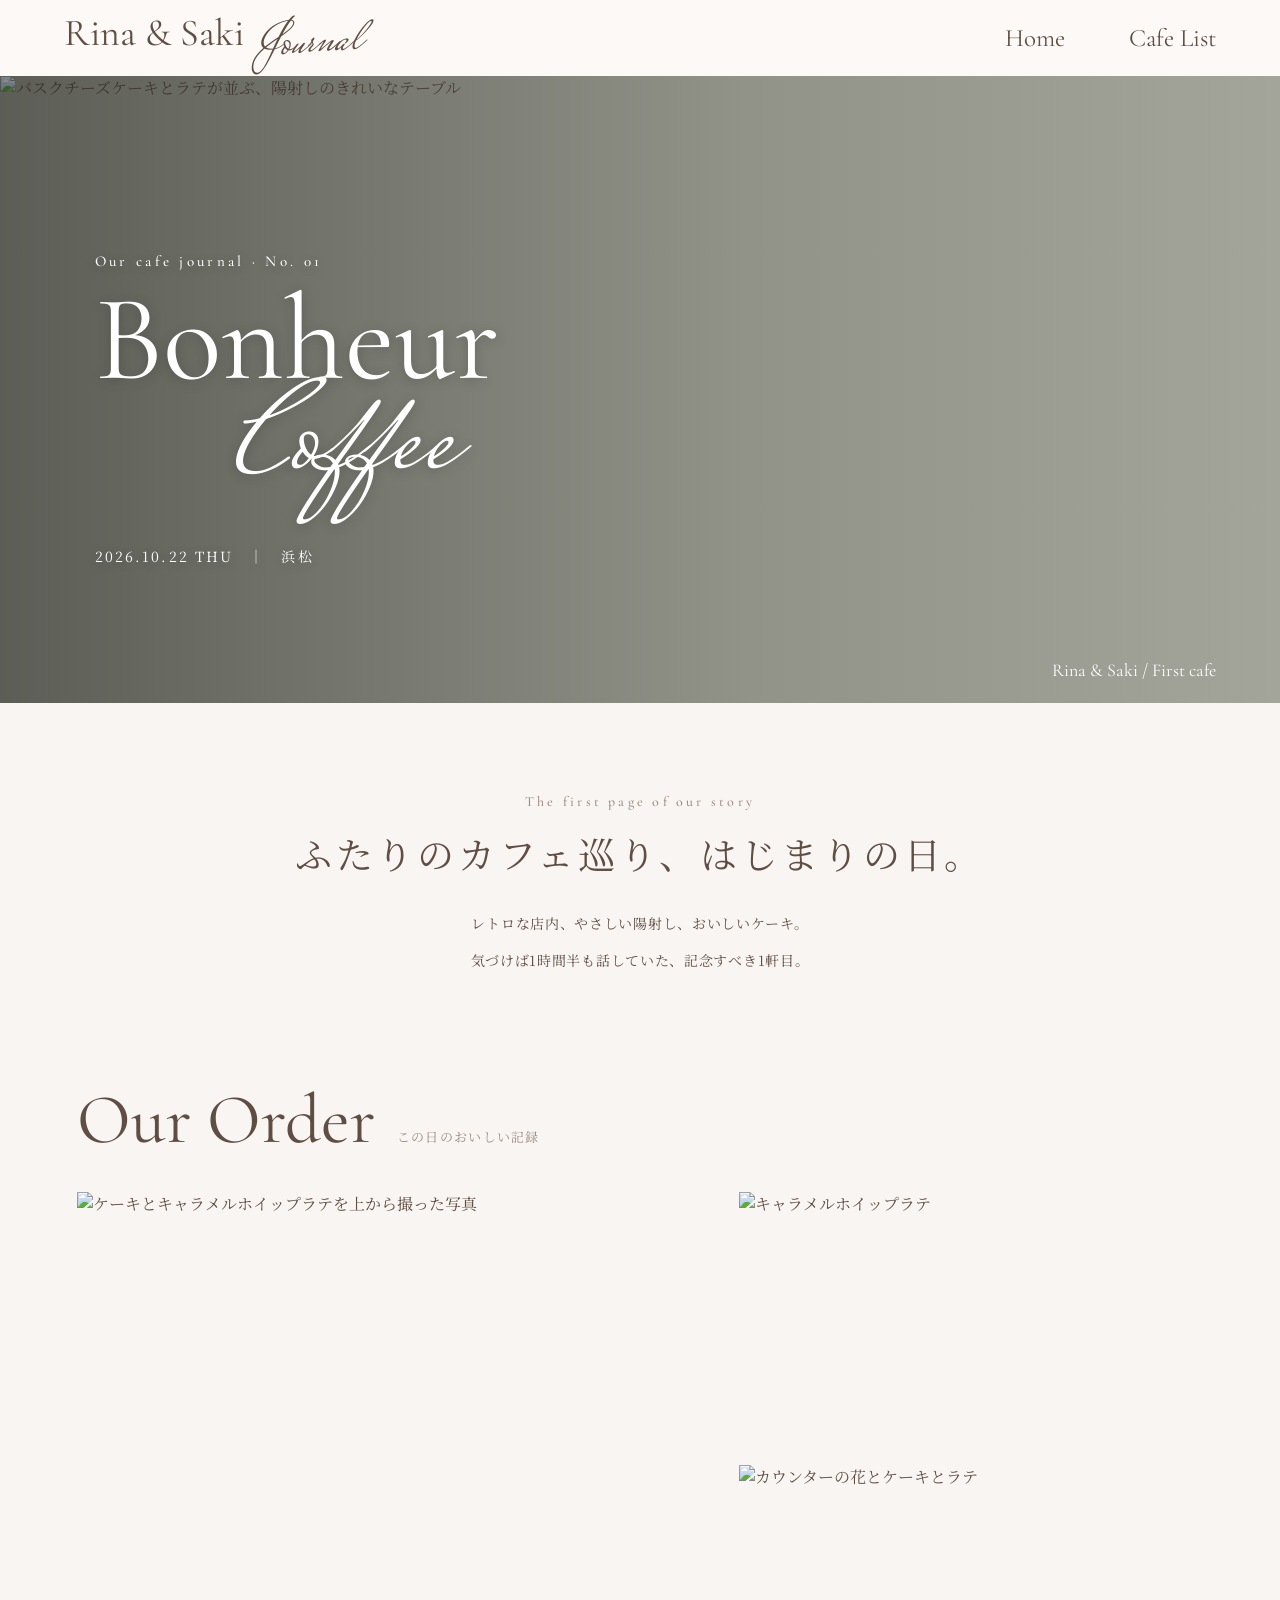
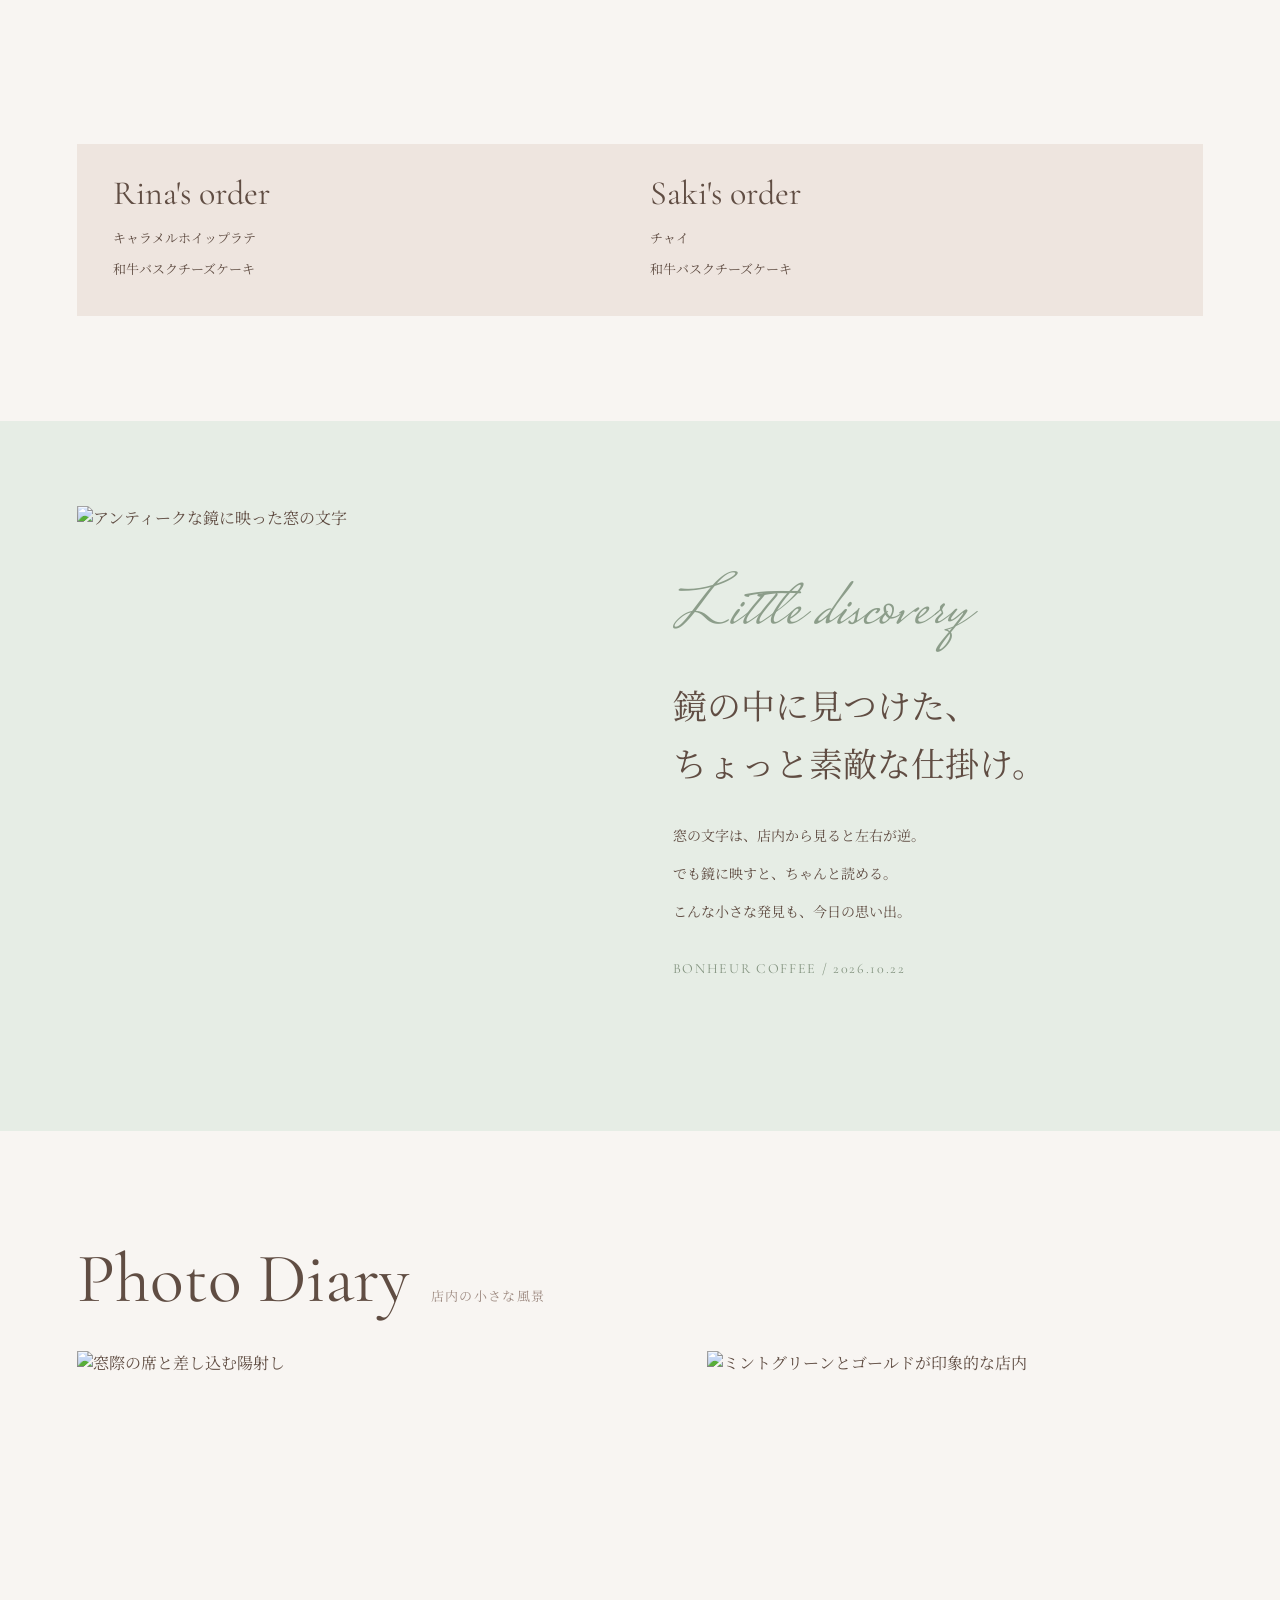
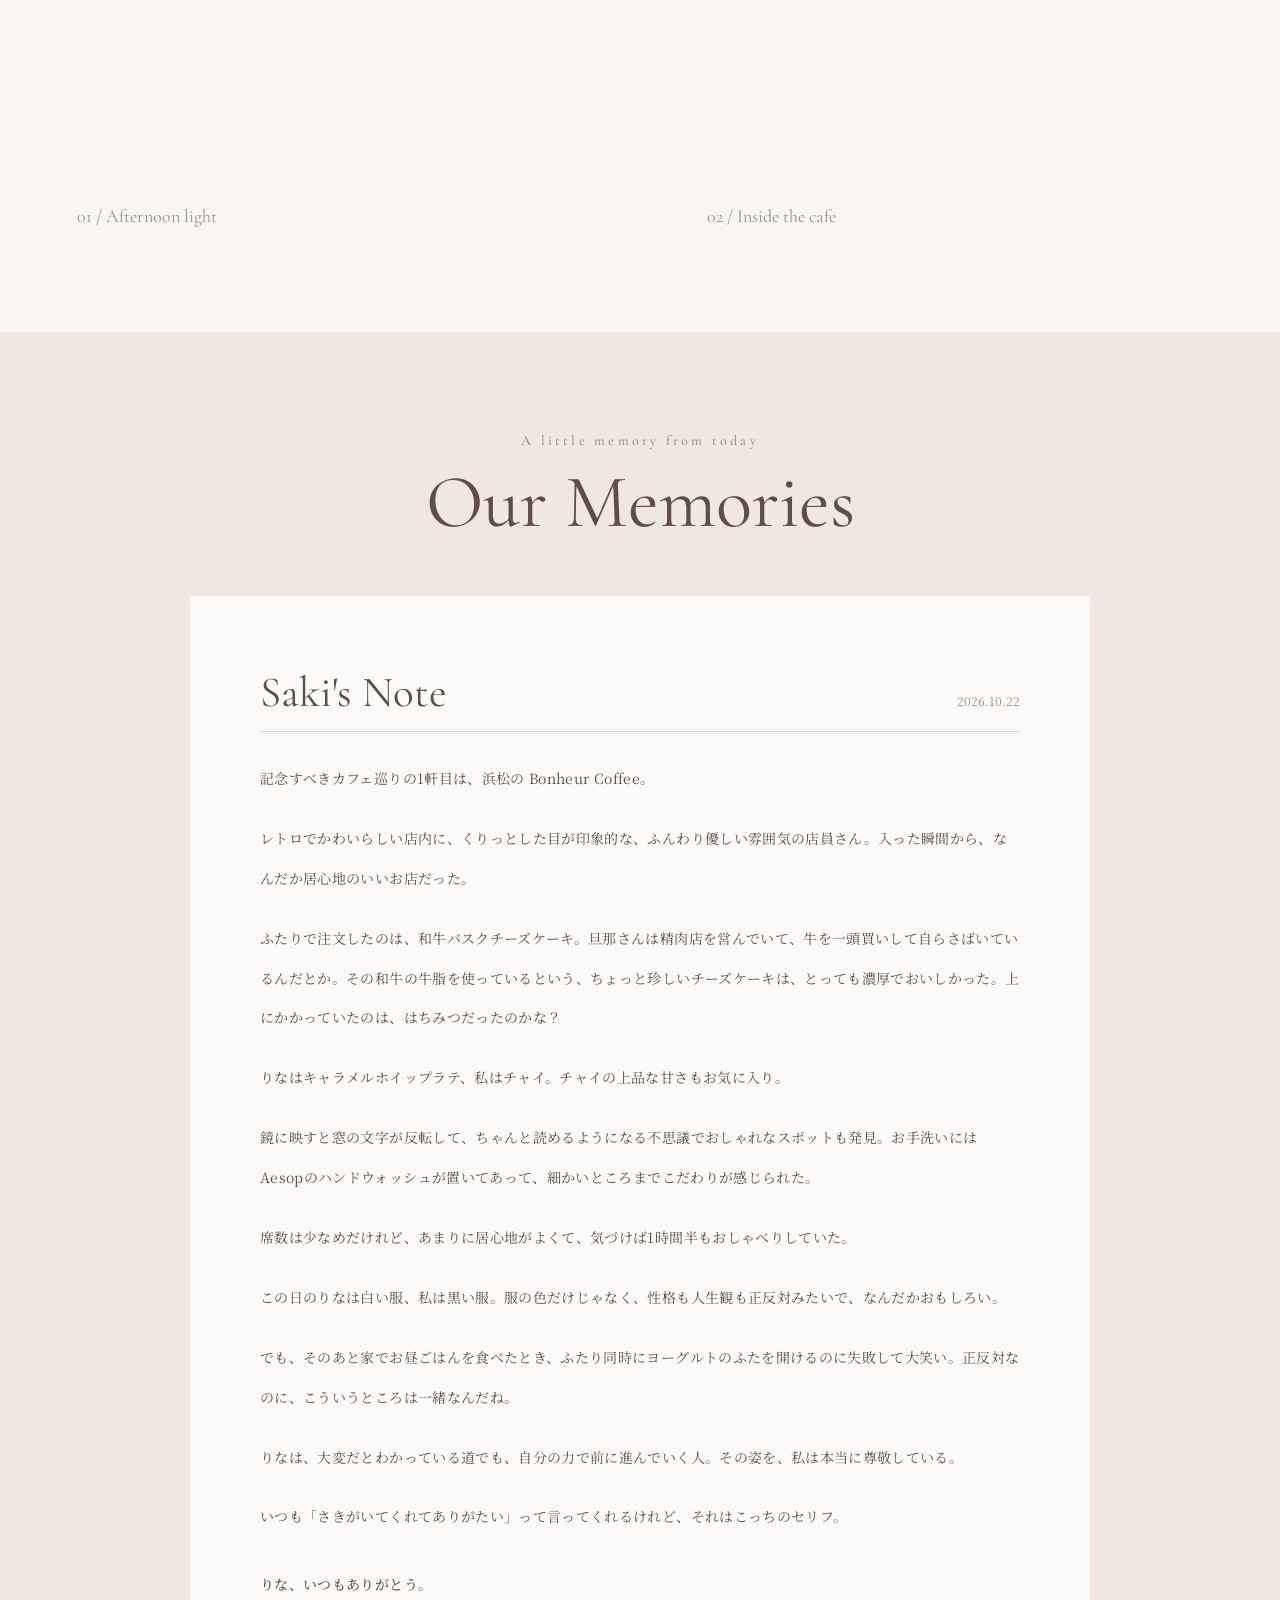
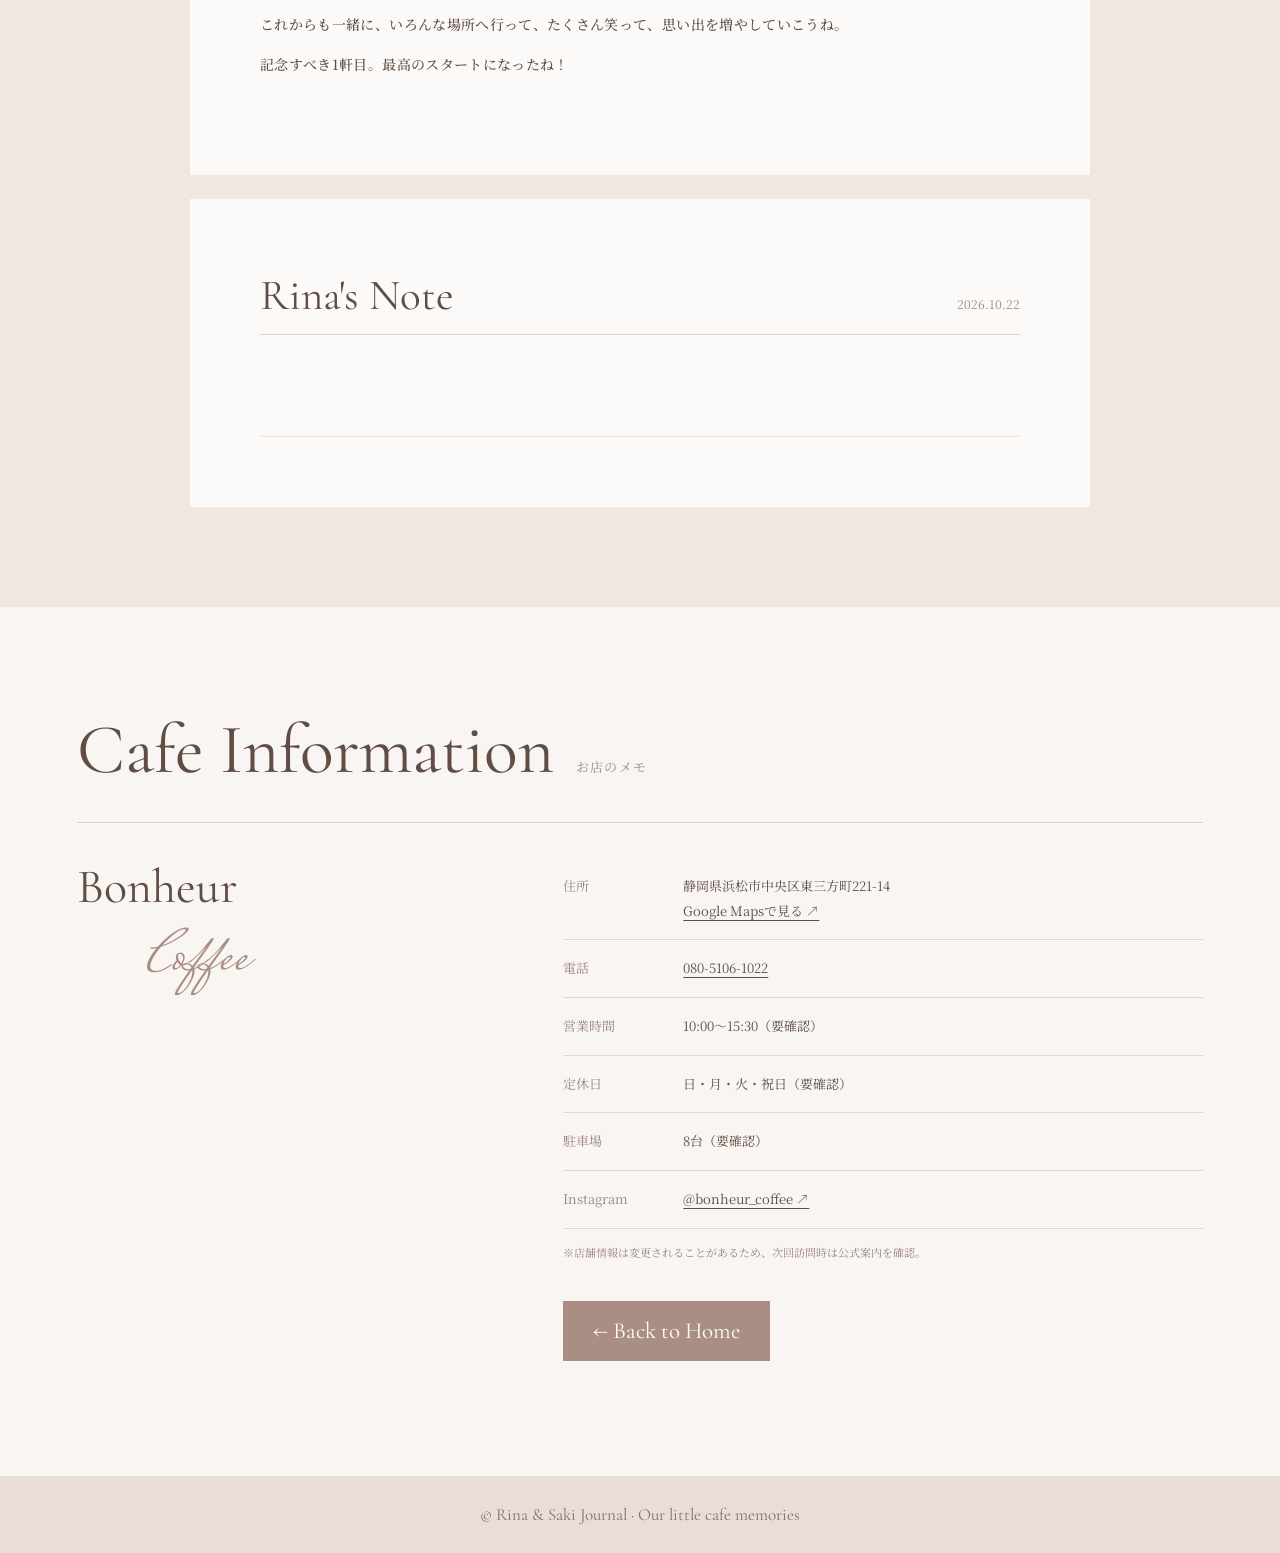
==== bonheur.html @ 5a0b5e22 "Add files via upload" ====
<!DOCTYPE html><html lang="ja"><head><meta charset="UTF-8"><meta name="viewport" content="width=device-width, initial-scale=1"><title>Bonheur Coffee | Rina &amp; Saki Journal</title><meta name="theme-color" content="#f8f5f2"><style>
@import url('https://fonts.googleapis.com/css2?family=Cormorant+Garamond:wght@400;500&family=Mrs+Saint+Delafield&family=Noto+Serif+JP:wght@400;500&display=swap');
:root{--paper:#f8f5f2;--brown:#604d43;--rose:#aa8e83;--serif:'Cormorant Garamond',Georgia,serif;--script:'Mrs Saint Delafield',cursive;--jp:'Noto Serif JP','Yu Mincho',serif}*{box-sizing:border-box}html{scroll-behavior:smooth}body{margin:0;background:var(--paper);color:var(--brown);font-family:var(--jp);-webkit-font-smoothing:antialiased}a{color:inherit;text-decoration:none}img{display:block;width:100%;height:100%;object-fit:cover}figure{margin:0}.header{height:76px;background:#fcf9f7}.header-in{width:90%;max-width:1400px;margin:auto;height:100%;display:flex;justify-content:space-between;align-items:center}.logo{display:flex;align-items:baseline;white-space:nowrap}.logo .roman{font:400 clamp(26px,3vw,38px) var(--serif)}.logo .script{font:400 clamp(33px,3.8vw,49px) var(--script);margin-left:8px;transform:translateY(7px) rotate(-4deg)}nav{display:flex;gap:clamp(24px,5vw,65px)}nav a{font:400 clamp(19px,2vw,25px) var(--serif)}nav a:hover{text-decoration:underline;text-underline-offset:7px}
.hero{height:clamp(490px,49vw,680px);position:relative;overflow:hidden;background:#a3a59a}.hero img{position:absolute;inset:0;object-position:center 57%}.hero:after{content:'';position:absolute;inset:0;background:linear-gradient(90deg,rgba(23,25,21,.51),rgba(23,25,21,.13) 58%,transparent)}.hero-text{position:absolute;z-index:1;top:28%;left:7.4%;color:#fff;text-shadow:0 2px 12px #302a2550}.smallcaps{font:500 15px var(--serif);letter-spacing:.22em}.hero h1{margin:20px 0 0;font:400 clamp(74px,9.5vw,140px)/.83 var(--serif)}.hero h1 span{display:block}.hero h1 .hand{margin-left:1.1em;font:400 clamp(78px,10vw,145px)/.9 var(--script)}.hero-date{font-size:14px;letter-spacing:.15em;margin-top:40px}.hero-count{position:absolute;right:5%;bottom:22px;z-index:1;color:white;font:18px var(--serif)}
.intro{text-align:center;padding:90px 20px 85px}.eyebrow{font:500 14px var(--serif);letter-spacing:.23em;color:#a18a80}.intro h2{font-size:clamp(25px,3vw,37px);font-weight:400;letter-spacing:.1em;margin:16px 0 25px}.intro p{font-size:14px;line-height:2.6;letter-spacing:.05em}.section{width:min(1160px,88%);margin:auto}.heading{display:flex;align-items:baseline;gap:22px;margin-bottom:30px}.heading .en{font:400 clamp(48px,5.5vw,70px) var(--serif)}.heading .ja{font-size:13px;color:#9e8b82;letter-spacing:.1em}.orders{padding-bottom:105px}.order-grid{display:grid;grid-template-columns:1.16fr .84fr;gap:22px}.order-grid .large{height:525px}.order-grid .small-grid{display:grid;grid-template-rows:1fr 1fr;gap:22px}.order-grid .small-grid figure{height:251px}.order-names{display:grid;grid-template-columns:1fr 1fr;gap:20px;background:#eee5df;padding:29px 36px;margin-top:27px}.order-names h3{font:400 34px var(--serif);margin:0 0 11px}.order-names p{font-size:13px;line-height:2;margin:5px 0}
.mirror{background:#e6ede5;padding:85px max(6%,calc((100vw - 1240px)/2))}.mirror-in{display:grid;grid-template-columns:1fr 1fr;align-items:center;gap:65px}.mirror-photo{height:540px}.mirror-photo img{object-position:center}.mirror .hand{font:400 70px var(--script);color:#8c9d8a}.mirror h2{font-size:clamp(23px,3vw,34px);font-weight:400;line-height:1.7;margin:10px 0 25px}.mirror p{font-size:14px;line-height:2.7}.mirror .tiny{font:14px var(--serif);letter-spacing:.12em;color:#849480;margin-top:30px}.gallery{padding:105px 0}.gallery-grid{display:grid;grid-template-columns:1.1fr .9fr;gap:23px}.gallery figure img{height:440px}.gallery figcaption{font:18px var(--serif);color:#a18a80;padding-top:14px}
.notes{background:#f0e7e1;padding:100px 20px}.notes-in{max-width:900px;margin:auto}.notes-title{text-align:center;margin-bottom:48px}.notes-title h2{font:400 clamp(52px,6vw,75px) var(--serif);margin:8px 0}.note{background:#fcfaf8;padding:clamp(30px,6vw,70px)}.note+.note{margin-top:24px}.note-head{display:flex;justify-content:space-between;align-items:baseline;border-bottom:1px solid #e1d6cf;margin-bottom:27px;padding-bottom:13px}.note-head h3{font:400 43px var(--serif);margin:0}.note-head span{font-size:12px;color:#a08a7f}.note p{font-size:14px;line-height:2.85;letter-spacing:.025em;margin:0 0 20px}.note .last{margin-top:28px;font-weight:500}.blank{height:75px;border-bottom:1px solid #eee4de}
.info{padding:100px 0 115px}.info-grid{display:grid;grid-template-columns:.8fr 1.2fr;gap:60px;border-top:1px solid #ddd0c7;padding-top:35px}.info-name{font:400 48px var(--serif)}.info-name .hand{display:block;font:400 59px var(--script);color:var(--rose);margin-left:70px}.info dl{margin:0}.info dl div{display:grid;grid-template-columns:100px 1fr;gap:20px;border-bottom:1px solid #e1d7d0;padding:16px 0;font-size:13px;line-height:1.9}.info dt{color:#9b8479}.info dd{margin:0}.info dd a{text-decoration:underline;text-underline-offset:4px}.info small{display:block;margin-top:14px;color:#9b8479;font-size:11px;line-height:1.8}.back{display:inline-block;margin-top:38px;padding:16px 30px;background:var(--rose);color:#fff;font:23px var(--serif)}footer{text-align:center;padding:28px;background:#e8ded7;color:#846e63;font:17px var(--serif)}
@media(max-width:800px){.mirror-in{gap:25px}.mirror-photo{height:420px}.mirror{padding:60px 5%}.order-grid .large{height:420px}.order-grid .small-grid figure{height:199px}.info-grid{gap:25px}}
@media(max-width:620px){.header{height:64px}.header-in{width:92%}.logo .roman{font-size:23px}.logo .script{font-size:31px;margin-left:4px}nav{gap:15px}nav a{font-size:17px}.hero{height:500px}.hero img{object-position:57% center}.hero:after{background:linear-gradient(180deg,rgba(25,25,22,.46),transparent 80%)}.hero-text{top:14%;left:7%}.smallcaps{font-size:12px}.hero h1{font-size:clamp(63px,15vw,88px)}.hero h1 .hand{font-size:clamp(75px,18vw,104px);margin-left:.7em}.hero-date{font-size:12px;margin-top:28px}.hero-count{font-size:15px}.intro{padding:66px 22px}.intro h2{font-size:24px}.intro p{font-size:12px}.section{width:90%}.heading{gap:12px;flex-wrap:wrap;margin-bottom:23px}.heading .en{font-size:48px}.heading .ja{font-size:11px}.orders{padding-bottom:65px}.order-grid{grid-template-columns:1fr;gap:12px}.order-grid .large{height:300px}.order-grid .small-grid{grid-template-columns:1fr 1fr;grid-template-rows:1fr;gap:12px}.order-grid .small-grid figure{height:190px}.order-names{padding:20px;gap:14px;margin-top:18px}.order-names h3{font-size:27px}.order-names p{font-size:11px}.mirror{padding:60px 5%}.mirror-in{grid-template-columns:1fr;gap:30px}.mirror-photo{height:360px}.mirror .hand{font-size:60px}.mirror h2{font-size:24px}.mirror p{font-size:12px}.gallery{padding:70px 0}.gallery-grid{grid-template-columns:1fr;gap:23px}.gallery figure img{height:285px}.notes{padding:70px 5%}.notes-title{margin-bottom:28px}.note p{font-size:12px;line-height:2.65}.note-head h3{font-size:36px}.note-head span{font-size:11px}.info{padding:75px 0}.info-grid{grid-template-columns:1fr;gap:28px}.info-name{font-size:42px}.info dl div{grid-template-columns:76px 1fr;gap:12px;font-size:11px}footer{font-size:14px}}
@media(max-width:380px){.logo .roman{font-size:20px}.logo .script{font-size:27px}nav{gap:10px}nav a{font-size:15px}}
</style></head><body>
<header class="header"><div class="header-in"><a href="index.html" class="logo" aria-label="トップページへ"><span class="roman">Rina &amp; Saki</span><span class="script">Journal</span></a><nav aria-label="メインメニュー"><a href="index.html">Home</a><a href="list.html">Cafe List</a></nav></div></header>
<main>
<section class="hero" aria-labelledby="title"><img src="pict/bonheur/bonheur05.jpg" alt="バスクチーズケーキとラテが並ぶ、陽射しのきれいなテーブル"><div class="hero-text"><div class="smallcaps">Our cafe journal · No. 01</div><h1 id="title"><span>Bonheur</span><span class="hand">Coffee</span></h1><div class="hero-date">2026.10.22 THU　｜　浜松</div></div><div class="hero-count">Rina &amp; Saki / First cafe</div></section>
<section class="intro"><div class="eyebrow">The first page of our story</div><h2>ふたりのカフェ巡り、はじまりの日。</h2><p>レトロな店内、やさしい陽射し、おいしいケーキ。<br>気づけば1時間半も話していた、記念すべき1軒目。</p></section>
<section class="section orders" aria-labelledby="order-title"><div class="heading"><span class="en" id="order-title">Our Order</span><span class="ja">この日のおいしい記録</span></div><div class="order-grid"><figure class="large"><img src="pict/bonheur/bonheur07.jpg" alt="ケーキとキャラメルホイップラテを上から撮った写真" loading="lazy"></figure><div class="small-grid"><figure><img src="pict/bonheur/bonheur02.jpg" alt="キャラメルホイップラテ" loading="lazy"></figure><figure><img src="pict/bonheur/bonheur03.jpg" alt="カウンターの花とケーキとラテ" loading="lazy"></figure></div></div><div class="order-names"><div><h3>Rina's order</h3><p>キャラメルホイップラテ</p><p>和牛バスクチーズケーキ</p></div><div><h3>Saki's order</h3><p>チャイ</p><p>和牛バスクチーズケーキ</p></div></div></section>
<section class="mirror" aria-labelledby="mirror-title"><div class="mirror-in"><figure class="mirror-photo"><img src="pict/bonheur/bonheur01.jpg" alt="アンティークな鏡に映った窓の文字" loading="lazy"></figure><div><div class="hand">Little discovery</div><h2 id="mirror-title">鏡の中に見つけた、<br>ちょっと素敵な仕掛け。</h2><p>窓の文字は、店内から見ると左右が逆。<br>でも鏡に映すと、ちゃんと読める。<br>こんな小さな発見も、今日の思い出。</p><p class="tiny">BONHEUR COFFEE / 2026.10.22</p></div></div></section>
<section class="section gallery" aria-labelledby="gallery-title"><div class="heading"><span class="en" id="gallery-title">Photo Diary</span><span class="ja">店内の小さな風景</span></div><div class="gallery-grid"><figure><img src="pict/bonheur/bonheur04.jpg" alt="窓際の席と差し込む陽射し" loading="lazy"><figcaption>01 / Afternoon light</figcaption></figure><figure><img src="pict/bonheur/bonheur06.jpg" alt="ミントグリーンとゴールドが印象的な店内" loading="lazy"><figcaption>02 / Inside the cafe</figcaption></figure></div></section>
<section class="notes" aria-labelledby="notes-title"><div class="notes-in"><div class="notes-title"><div class="eyebrow">A little memory from today</div><h2 id="notes-title">Our Memories</h2></div><article class="note"><div class="note-head"><h3>Saki's Note</h3><span>2026.10.22</span></div>
<p>記念すべきカフェ巡りの1軒目は、浜松の Bonheur Coffee。</p>
<p>レトロでかわいらしい店内に、くりっとした目が印象的な、ふんわり優しい雰囲気の店員さん。入った瞬間から、なんだか居心地のいいお店だった。</p>
<p>ふたりで注文したのは、和牛バスクチーズケーキ。旦那さんは精肉店を営んでいて、牛を一頭買いして自らさばいているんだとか。その和牛の牛脂を使っているという、ちょっと珍しいチーズケーキは、とっても濃厚でおいしかった。上にかかっていたのは、はちみつだったのかな？</p>
<p>りなはキャラメルホイップラテ、私はチャイ。チャイの上品な甘さもお気に入り。</p>
<p>鏡に映すと窓の文字が反転して、ちゃんと読めるようになる不思議でおしゃれなスポットも発見。お手洗いにはAesopのハンドウォッシュが置いてあって、細かいところまでこだわりが感じられた。</p>
<p>席数は少なめだけれど、あまりに居心地がよくて、気づけば1時間半もおしゃべりしていた。</p>
<p>この日のりなは白い服、私は黒い服。服の色だけじゃなく、性格も人生観も正反対みたいで、なんだかおもしろい。</p>
<p>でも、そのあと家でお昼ごはんを食べたとき、ふたり同時にヨーグルトのふたを開けるのに失敗して大笑い。正反対なのに、こういうところは一緒なんだね。</p>
<p>りなは、大変だとわかっている道でも、自分の力で前に進んでいく人。その姿を、私は本当に尊敬している。</p>
<p>いつも「さきがいてくれてありがたい」って言ってくれるけれど、それはこっちのセリフ。</p>
<p class="last">りな、いつもありがとう。<br>これからも一緒に、いろんな場所へ行って、たくさん笑って、思い出を増やしていこうね。<br>記念すべき1軒目。最高のスタートになったね！</p>
</article><article class="note"><div class="note-head"><h3>Rina's Note</h3><span>2026.10.22</span></div><div class="blank" aria-label="記入欄"></div></article></div></section>
<section class="section info" aria-labelledby="info-title"><div class="heading"><span class="en" id="info-title">Cafe Information</span><span class="ja">お店のメモ</span></div><div class="info-grid"><div class="info-name">Bonheur<span class="hand">Coffee</span></div><div><dl><div><dt>住所</dt><dd>静岡県浜松市中央区東三方町221-14<br><a href="https://www.google.com/maps/search/?api=1&amp;query=%E6%B5%9C%E6%9D%BE%E5%B8%82%E4%B8%AD%E5%A4%AE%E5%8C%BA%E6%9D%B1%E4%B8%89%E6%96%B9%E7%94%BA221-14" target="_blank" rel="noopener noreferrer">Google Mapsで見る ↗</a></dd></div><div><dt>電話</dt><dd><a href="tel:08051061022">080-5106-1022</a></dd></div><div><dt>営業時間</dt><dd>10:00〜15:30（要確認）</dd></div><div><dt>定休日</dt><dd>日・月・火・祝日（要確認）</dd></div><div><dt>駐車場</dt><dd>8台（要確認）</dd></div><div><dt>Instagram</dt><dd><a href="https://www.instagram.com/bonheur_coffee/" target="_blank" rel="noopener noreferrer">@bonheur_coffee ↗</a></dd></div></dl><small>※店舗情報は変更されることがあるため、次回訪問時は公式案内を確認。</small><a class="back" href="index.html">← Back to Home</a></div></div></section>
</main><footer>© Rina &amp; Saki Journal · Our little cafe memories</footer>
</body></html>
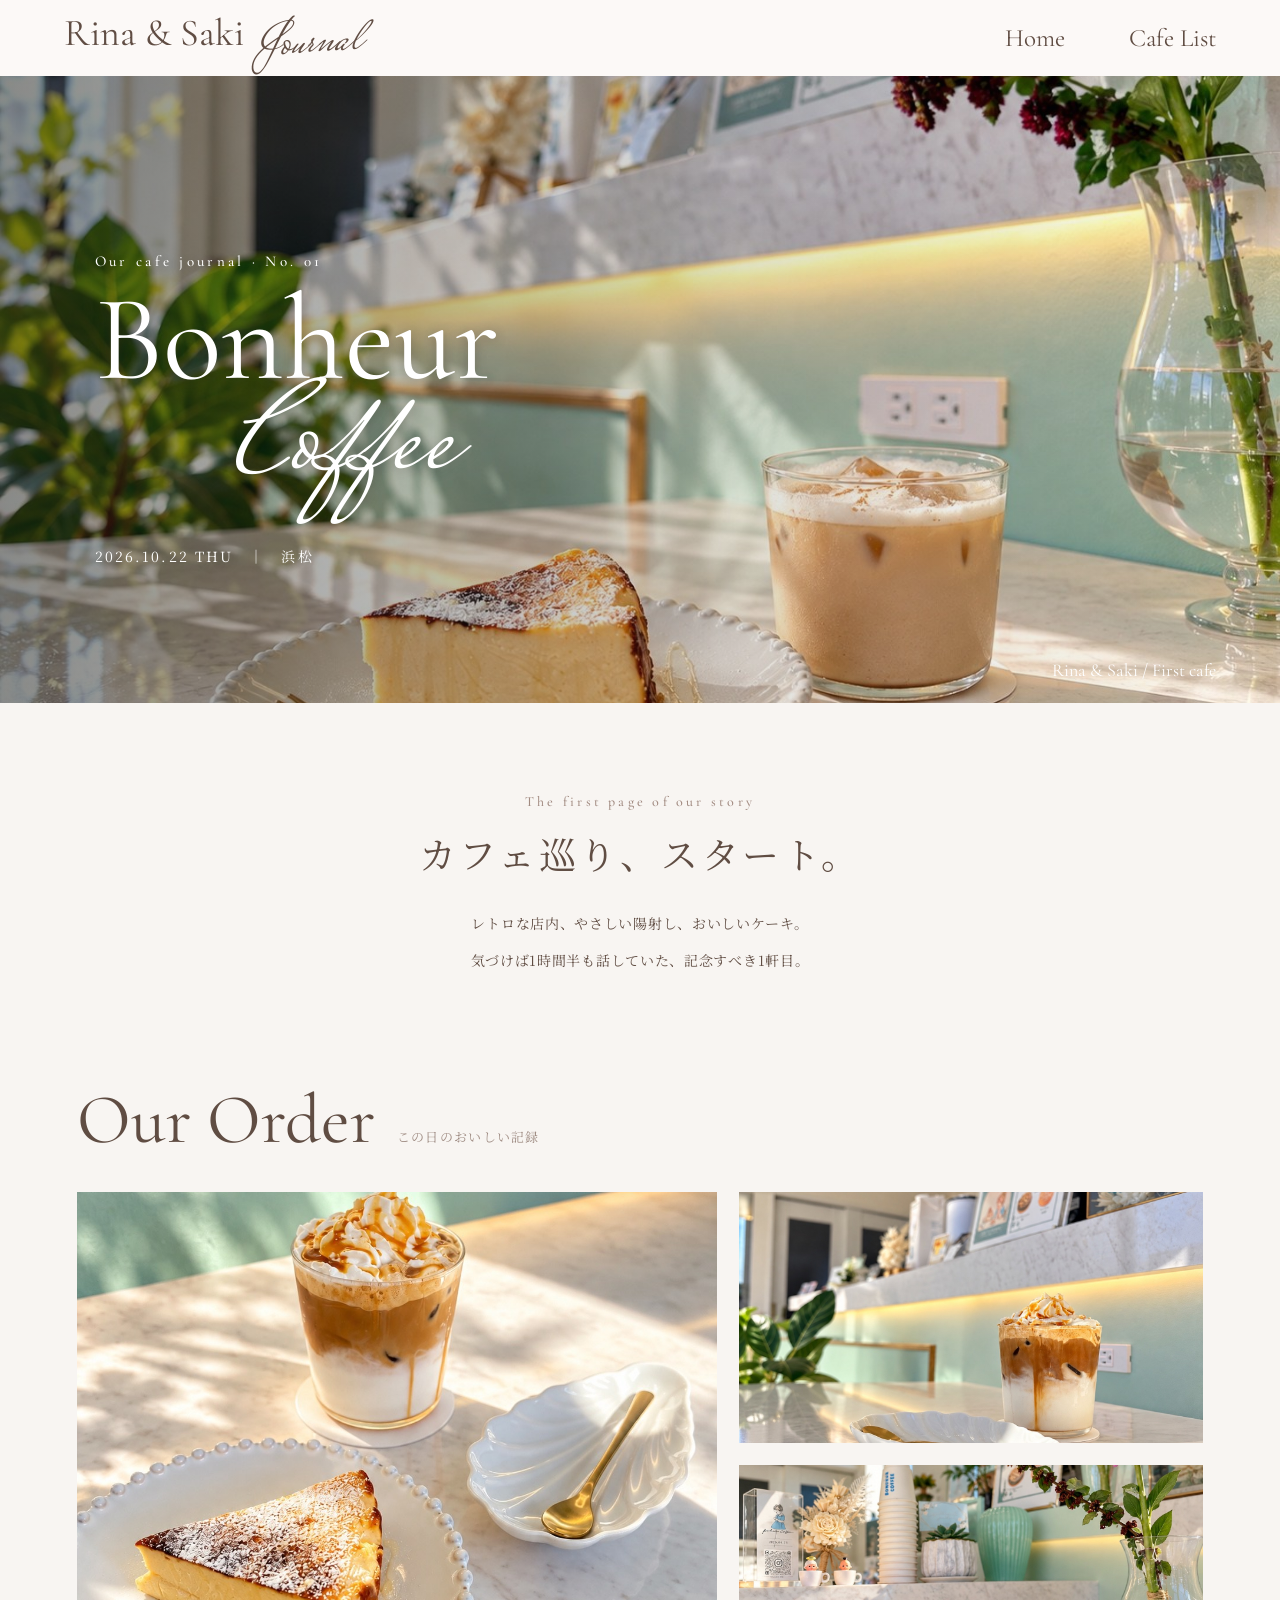
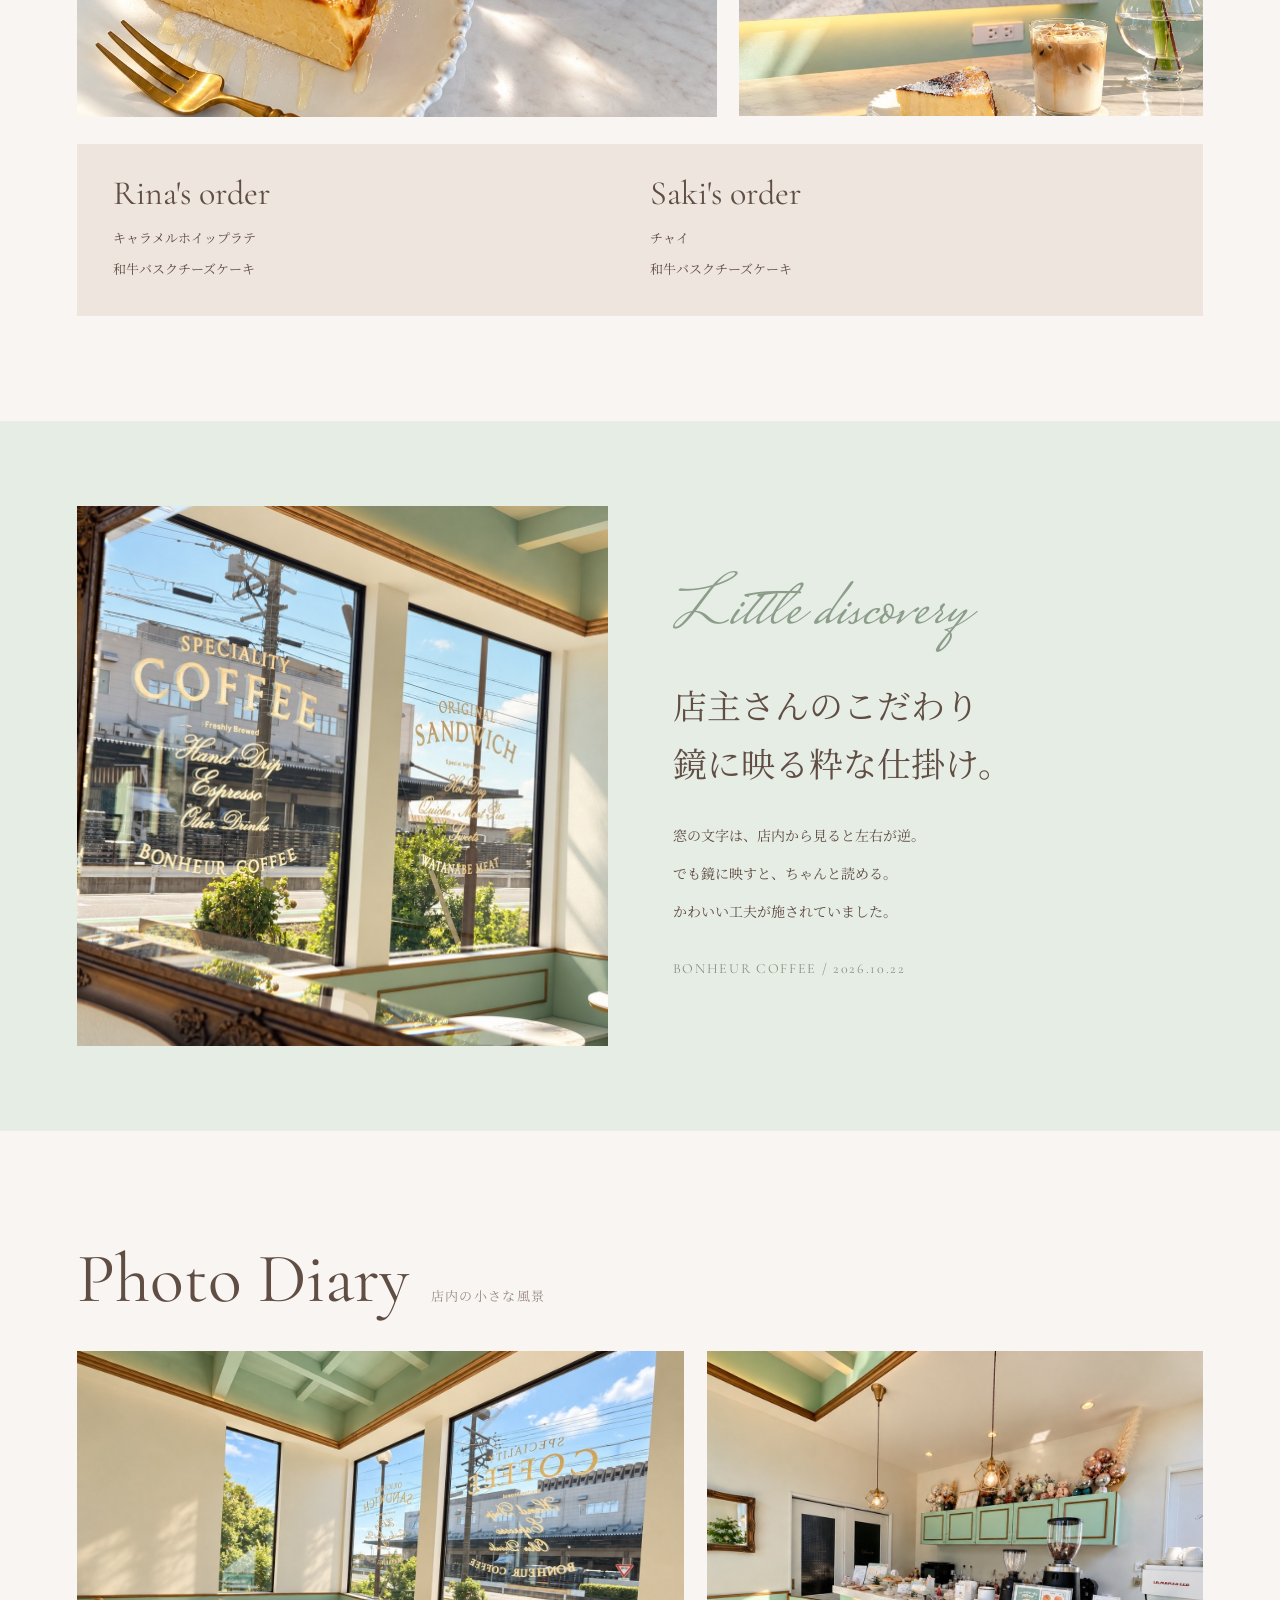
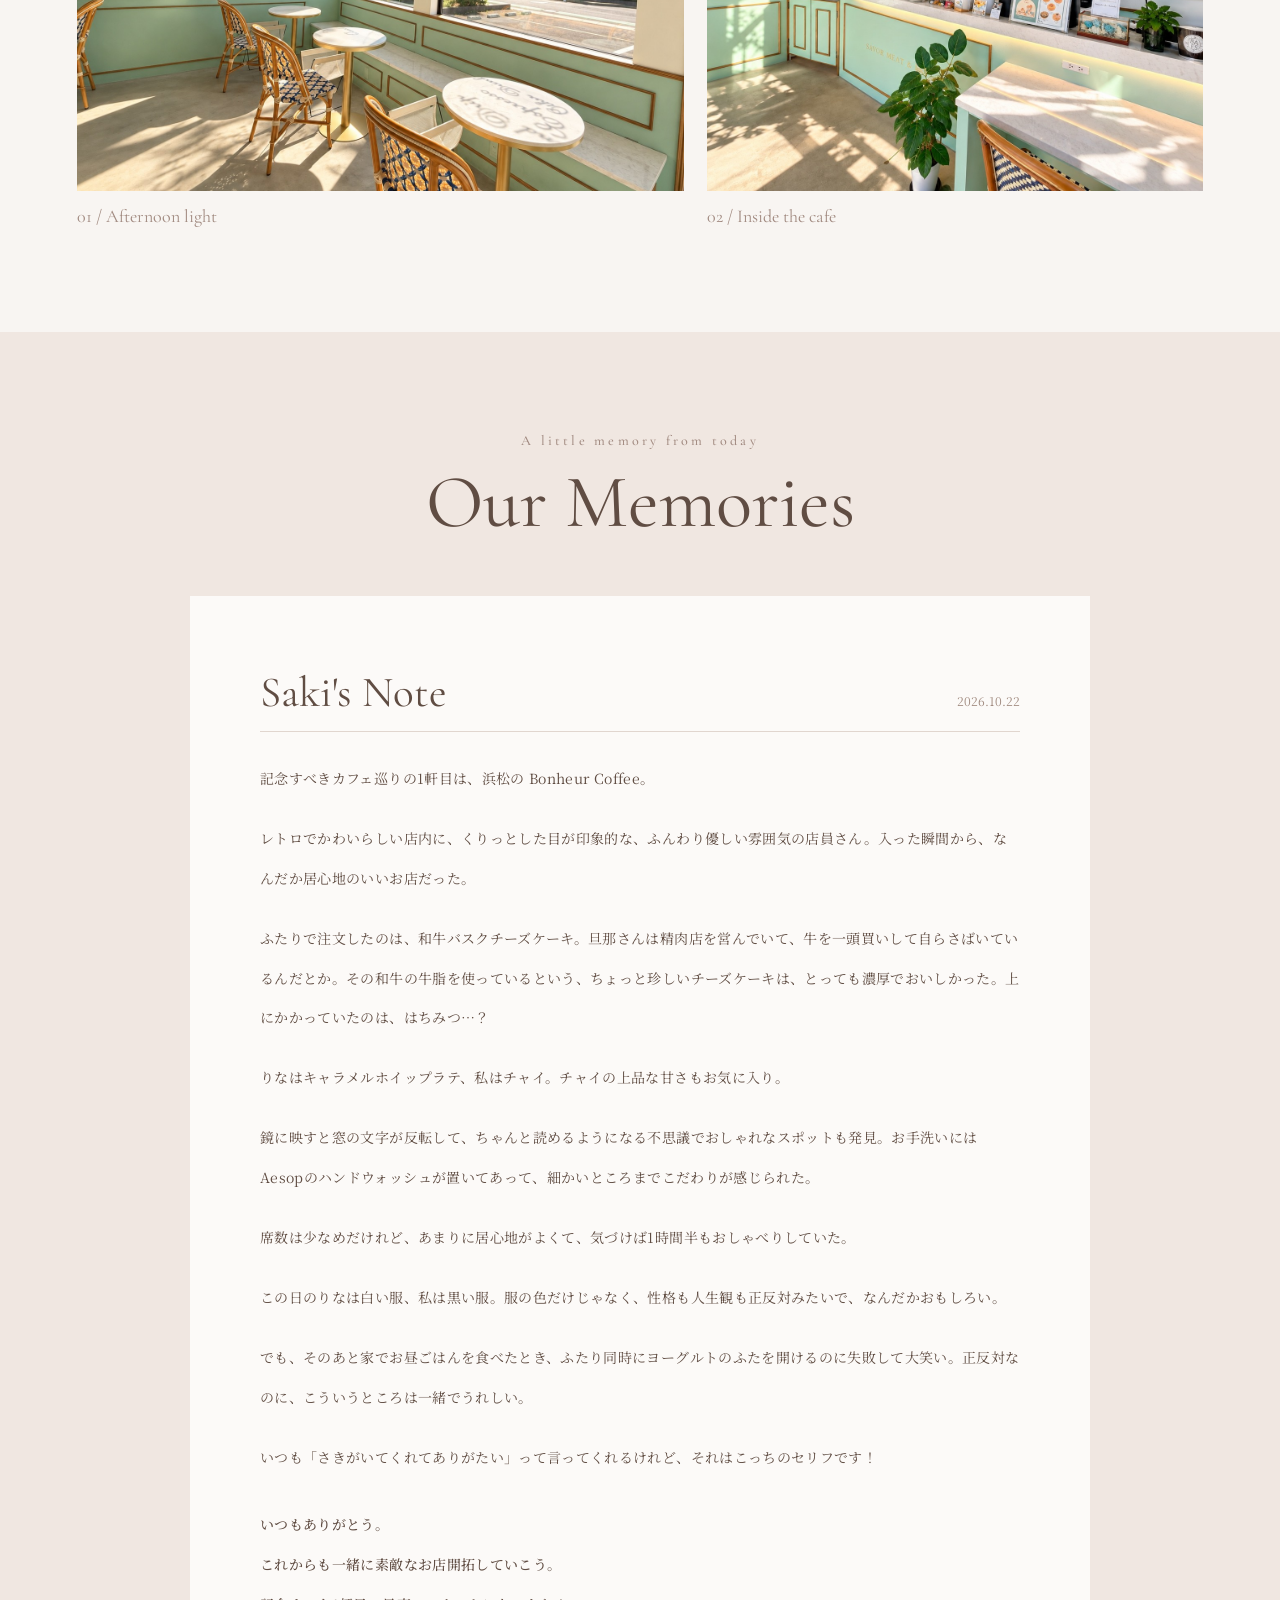
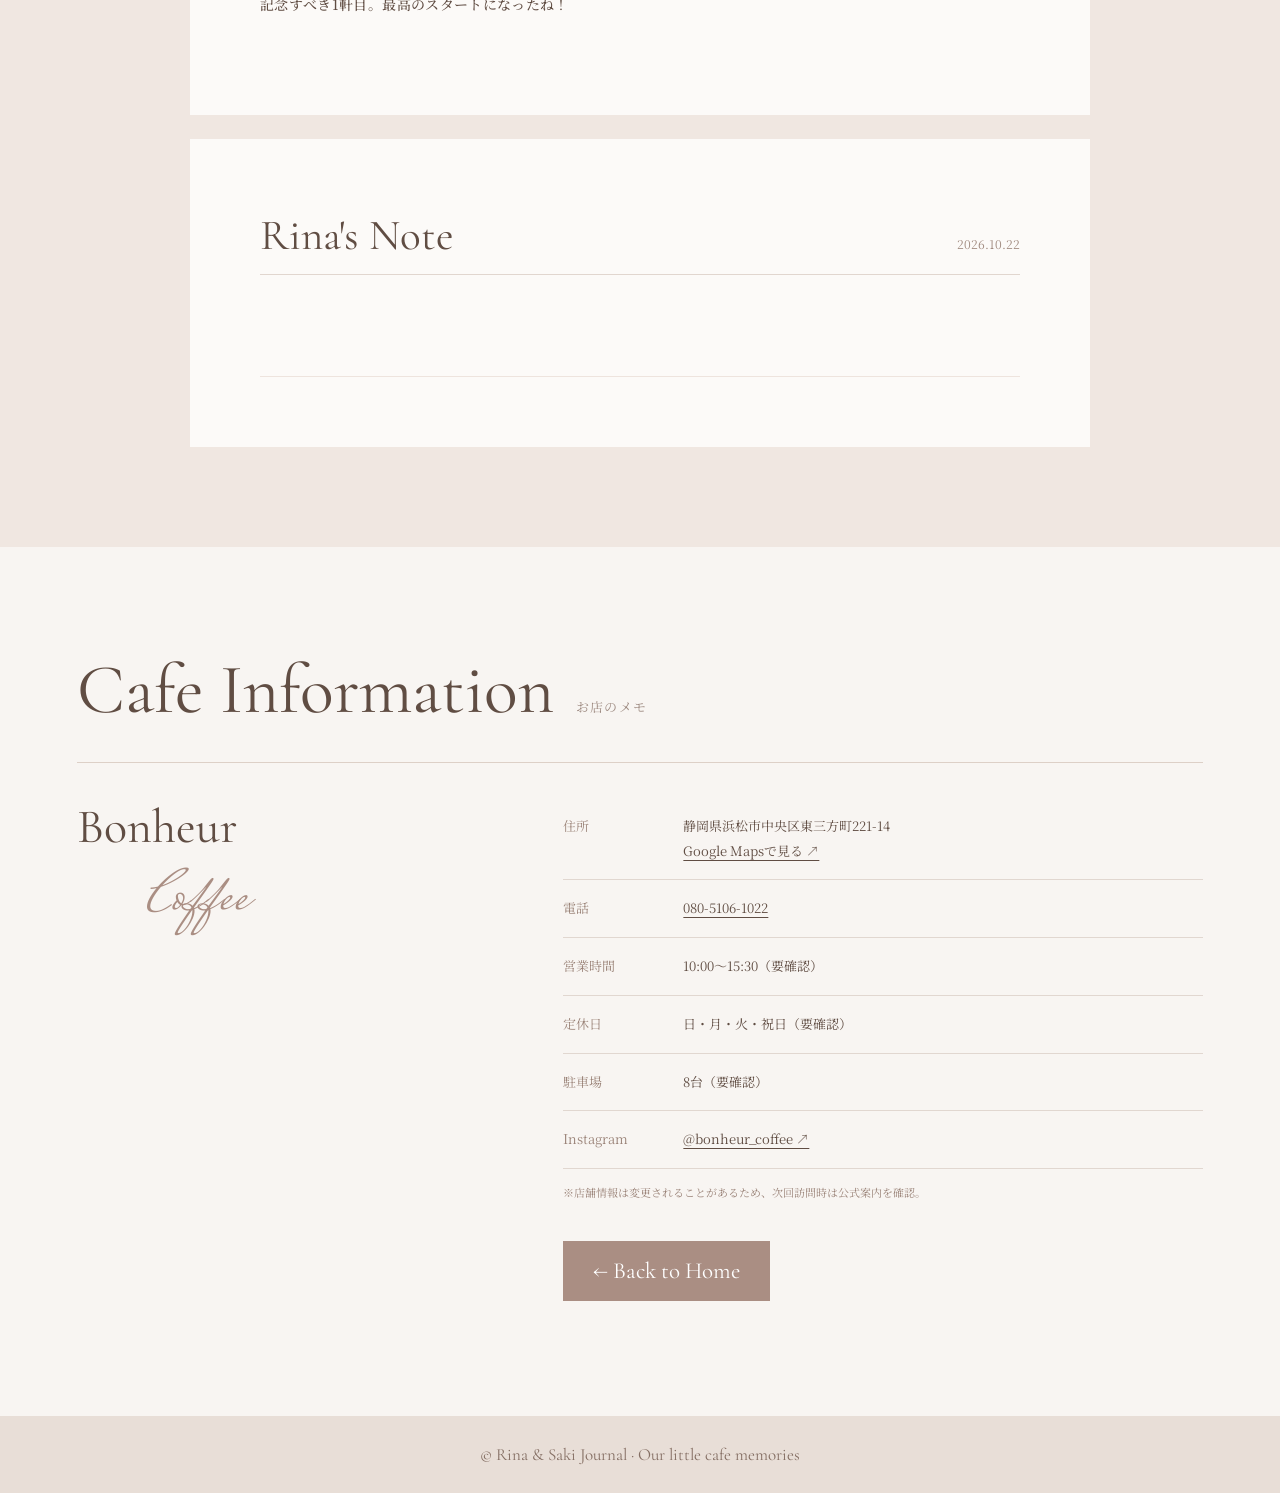
==== commit 7574974b: "Update bonheur.html" ====
--- a/bonheur.html
+++ b/bonheur.html
@@ -13,22 +13,21 @@
 <header class="header"><div class="header-in"><a href="index.html" class="logo" aria-label="トップページへ"><span class="roman">Rina &amp; Saki</span><span class="script">Journal</span></a><nav aria-label="メインメニュー"><a href="index.html">Home</a><a href="list.html">Cafe List</a></nav></div></header>
 <main>
 <section class="hero" aria-labelledby="title"><img src="pict/bonheur/bonheur05.jpg" alt="バスクチーズケーキとラテが並ぶ、陽射しのきれいなテーブル"><div class="hero-text"><div class="smallcaps">Our cafe journal · No. 01</div><h1 id="title"><span>Bonheur</span><span class="hand">Coffee</span></h1><div class="hero-date">2026.10.22 THU　｜　浜松</div></div><div class="hero-count">Rina &amp; Saki / First cafe</div></section>
-<section class="intro"><div class="eyebrow">The first page of our story</div><h2>ふたりのカフェ巡り、はじまりの日。</h2><p>レトロな店内、やさしい陽射し、おいしいケーキ。<br>気づけば1時間半も話していた、記念すべき1軒目。</p></section>
+<section class="intro"><div class="eyebrow">The first page of our story</div><h2>カフェ巡り、スタート。</h2><p>レトロな店内、やさしい陽射し、おいしいケーキ。<br>気づけば1時間半も話していた、記念すべき1軒目。</p></section>
 <section class="section orders" aria-labelledby="order-title"><div class="heading"><span class="en" id="order-title">Our Order</span><span class="ja">この日のおいしい記録</span></div><div class="order-grid"><figure class="large"><img src="pict/bonheur/bonheur07.jpg" alt="ケーキとキャラメルホイップラテを上から撮った写真" loading="lazy"></figure><div class="small-grid"><figure><img src="pict/bonheur/bonheur02.jpg" alt="キャラメルホイップラテ" loading="lazy"></figure><figure><img src="pict/bonheur/bonheur03.jpg" alt="カウンターの花とケーキとラテ" loading="lazy"></figure></div></div><div class="order-names"><div><h3>Rina's order</h3><p>キャラメルホイップラテ</p><p>和牛バスクチーズケーキ</p></div><div><h3>Saki's order</h3><p>チャイ</p><p>和牛バスクチーズケーキ</p></div></div></section>
-<section class="mirror" aria-labelledby="mirror-title"><div class="mirror-in"><figure class="mirror-photo"><img src="pict/bonheur/bonheur01.jpg" alt="アンティークな鏡に映った窓の文字" loading="lazy"></figure><div><div class="hand">Little discovery</div><h2 id="mirror-title">鏡の中に見つけた、<br>ちょっと素敵な仕掛け。</h2><p>窓の文字は、店内から見ると左右が逆。<br>でも鏡に映すと、ちゃんと読める。<br>こんな小さな発見も、今日の思い出。</p><p class="tiny">BONHEUR COFFEE / 2026.10.22</p></div></div></section>
+<section class="mirror" aria-labelledby="mirror-title"><div class="mirror-in"><figure class="mirror-photo"><img src="pict/bonheur/bonheur01.jpg" alt="アンティークな鏡に映った窓の文字" loading="lazy"></figure><div><div class="hand">Little discovery</div><h2 id="mirror-title">店主さんのこだわり<br>鏡に映る粋な仕掛け。</h2><p>窓の文字は、店内から見ると左右が逆。<br>でも鏡に映すと、ちゃんと読める。<br>かわいい工夫が施されていました。</p><p class="tiny">BONHEUR COFFEE / 2026.10.22</p></div></div></section>
 <section class="section gallery" aria-labelledby="gallery-title"><div class="heading"><span class="en" id="gallery-title">Photo Diary</span><span class="ja">店内の小さな風景</span></div><div class="gallery-grid"><figure><img src="pict/bonheur/bonheur04.jpg" alt="窓際の席と差し込む陽射し" loading="lazy"><figcaption>01 / Afternoon light</figcaption></figure><figure><img src="pict/bonheur/bonheur06.jpg" alt="ミントグリーンとゴールドが印象的な店内" loading="lazy"><figcaption>02 / Inside the cafe</figcaption></figure></div></section>
 <section class="notes" aria-labelledby="notes-title"><div class="notes-in"><div class="notes-title"><div class="eyebrow">A little memory from today</div><h2 id="notes-title">Our Memories</h2></div><article class="note"><div class="note-head"><h3>Saki's Note</h3><span>2026.10.22</span></div>
 <p>記念すべきカフェ巡りの1軒目は、浜松の Bonheur Coffee。</p>
 <p>レトロでかわいらしい店内に、くりっとした目が印象的な、ふんわり優しい雰囲気の店員さん。入った瞬間から、なんだか居心地のいいお店だった。</p>
-<p>ふたりで注文したのは、和牛バスクチーズケーキ。旦那さんは精肉店を営んでいて、牛を一頭買いして自らさばいているんだとか。その和牛の牛脂を使っているという、ちょっと珍しいチーズケーキは、とっても濃厚でおいしかった。上にかかっていたのは、はちみつだったのかな？</p>
+<p>ふたりで注文したのは、和牛バスクチーズケーキ。旦那さんは精肉店を営んでいて、牛を一頭買いして自らさばいているんだとか。その和牛の牛脂を使っているという、ちょっと珍しいチーズケーキは、とっても濃厚でおいしかった。上にかかっていたのは、はちみつ…？</p>
 <p>りなはキャラメルホイップラテ、私はチャイ。チャイの上品な甘さもお気に入り。</p>
 <p>鏡に映すと窓の文字が反転して、ちゃんと読めるようになる不思議でおしゃれなスポットも発見。お手洗いにはAesopのハンドウォッシュが置いてあって、細かいところまでこだわりが感じられた。</p>
 <p>席数は少なめだけれど、あまりに居心地がよくて、気づけば1時間半もおしゃべりしていた。</p>
 <p>この日のりなは白い服、私は黒い服。服の色だけじゃなく、性格も人生観も正反対みたいで、なんだかおもしろい。</p>
-<p>でも、そのあと家でお昼ごはんを食べたとき、ふたり同時にヨーグルトのふたを開けるのに失敗して大笑い。正反対なのに、こういうところは一緒なんだね。</p>
-<p>りなは、大変だとわかっている道でも、自分の力で前に進んでいく人。その姿を、私は本当に尊敬している。</p>
-<p>いつも「さきがいてくれてありがたい」って言ってくれるけれど、それはこっちのセリフ。</p>
-<p class="last">りな、いつもありがとう。<br>これからも一緒に、いろんな場所へ行って、たくさん笑って、思い出を増やしていこうね。<br>記念すべき1軒目。最高のスタートになったね！</p>
+<p>でも、そのあと家でお昼ごはんを食べたとき、ふたり同時にヨーグルトのふたを開けるのに失敗して大笑い。正反対なのに、こういうところは一緒でうれしい。</p>
+<p>いつも「さきがいてくれてありがたい」って言ってくれるけれど、それはこっちのセリフです！</p>
+<p class="last">いつもありがとう。<br>これからも一緒に素敵なお店開拓していこう。<br>記念すべき1軒目。最高のスタートになったね！</p>
 </article><article class="note"><div class="note-head"><h3>Rina's Note</h3><span>2026.10.22</span></div><div class="blank" aria-label="記入欄"></div></article></div></section>
 <section class="section info" aria-labelledby="info-title"><div class="heading"><span class="en" id="info-title">Cafe Information</span><span class="ja">お店のメモ</span></div><div class="info-grid"><div class="info-name">Bonheur<span class="hand">Coffee</span></div><div><dl><div><dt>住所</dt><dd>静岡県浜松市中央区東三方町221-14<br><a href="https://www.google.com/maps/search/?api=1&amp;query=%E6%B5%9C%E6%9D%BE%E5%B8%82%E4%B8%AD%E5%A4%AE%E5%8C%BA%E6%9D%B1%E4%B8%89%E6%96%B9%E7%94%BA221-14" target="_blank" rel="noopener noreferrer">Google Mapsで見る ↗</a></dd></div><div><dt>電話</dt><dd><a href="tel:08051061022">080-5106-1022</a></dd></div><div><dt>営業時間</dt><dd>10:00〜15:30（要確認）</dd></div><div><dt>定休日</dt><dd>日・月・火・祝日（要確認）</dd></div><div><dt>駐車場</dt><dd>8台（要確認）</dd></div><div><dt>Instagram</dt><dd><a href="https://www.instagram.com/bonheur_coffee/" target="_blank" rel="noopener noreferrer">@bonheur_coffee ↗</a></dd></div></dl><small>※店舗情報は変更されることがあるため、次回訪問時は公式案内を確認。</small><a class="back" href="index.html">← Back to Home</a></div></div></section>
 </main><footer>© Rina &amp; Saki Journal · Our little cafe memories</footer>
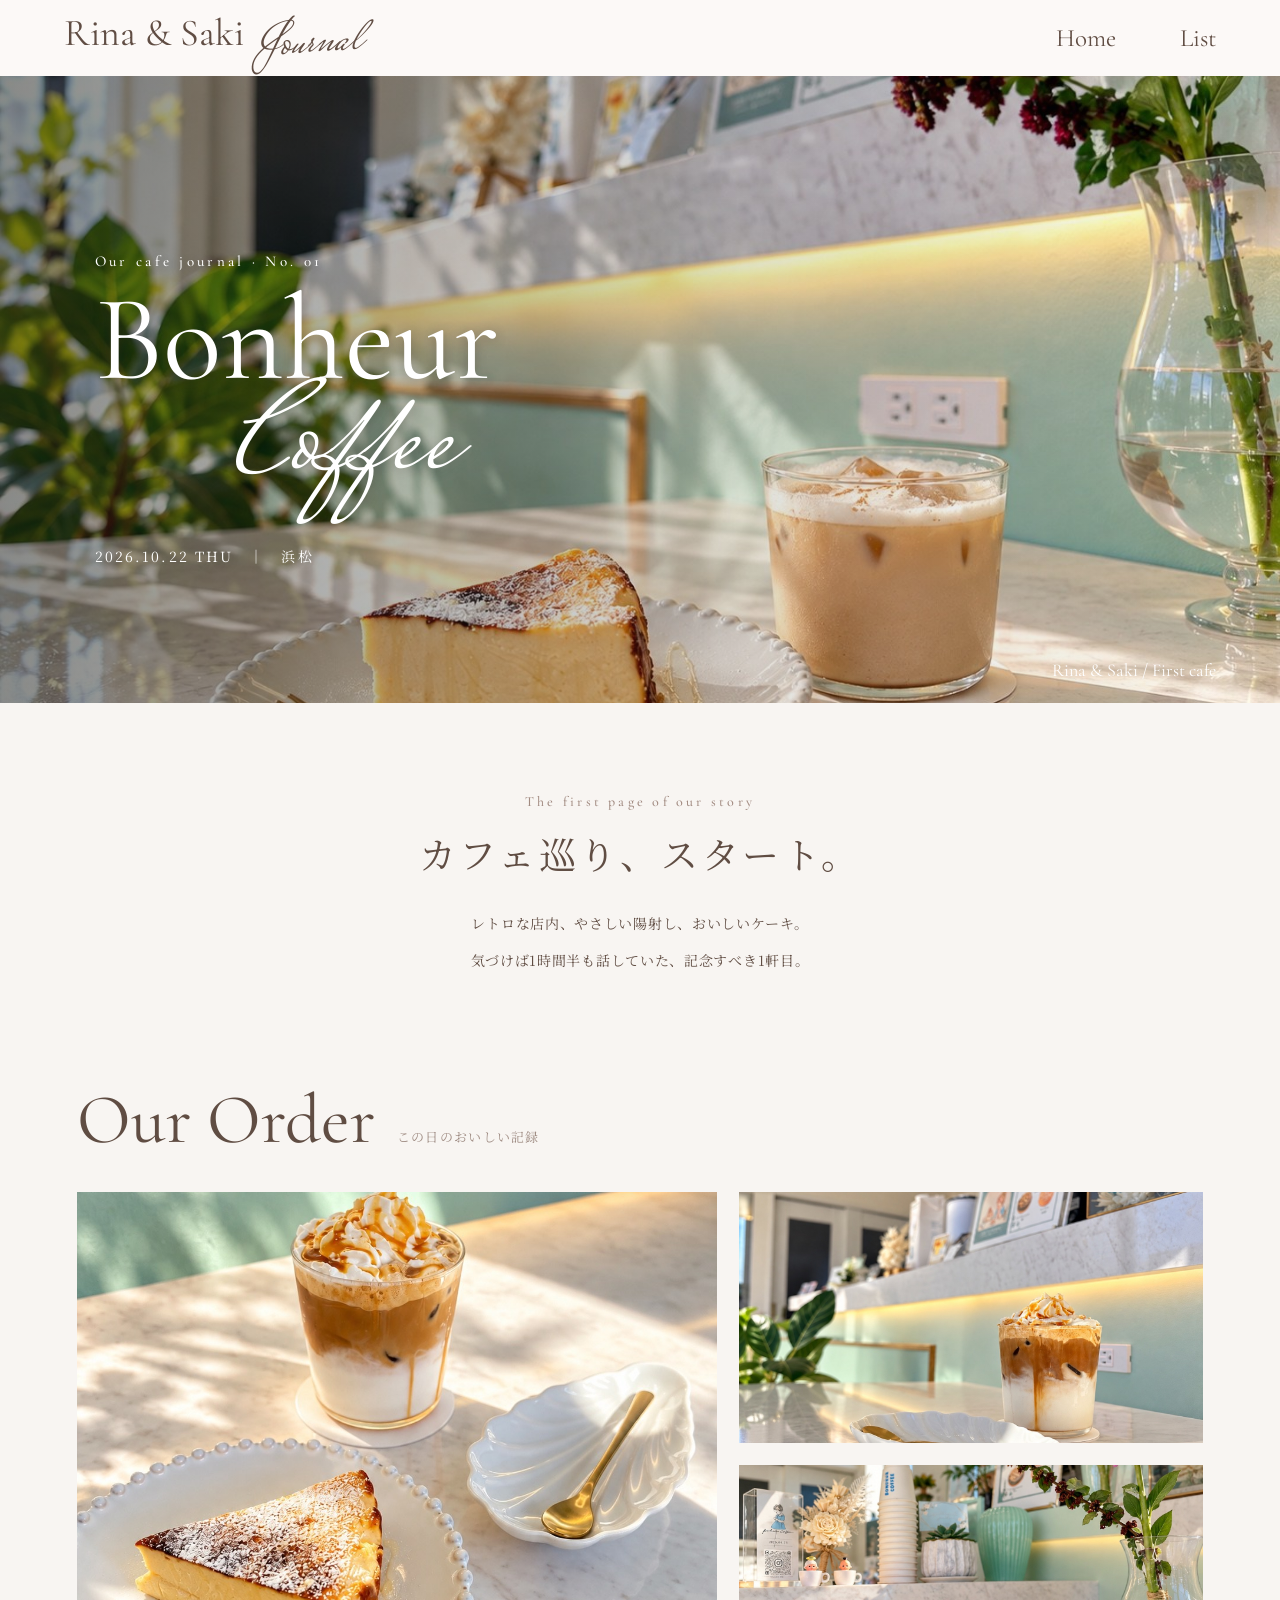
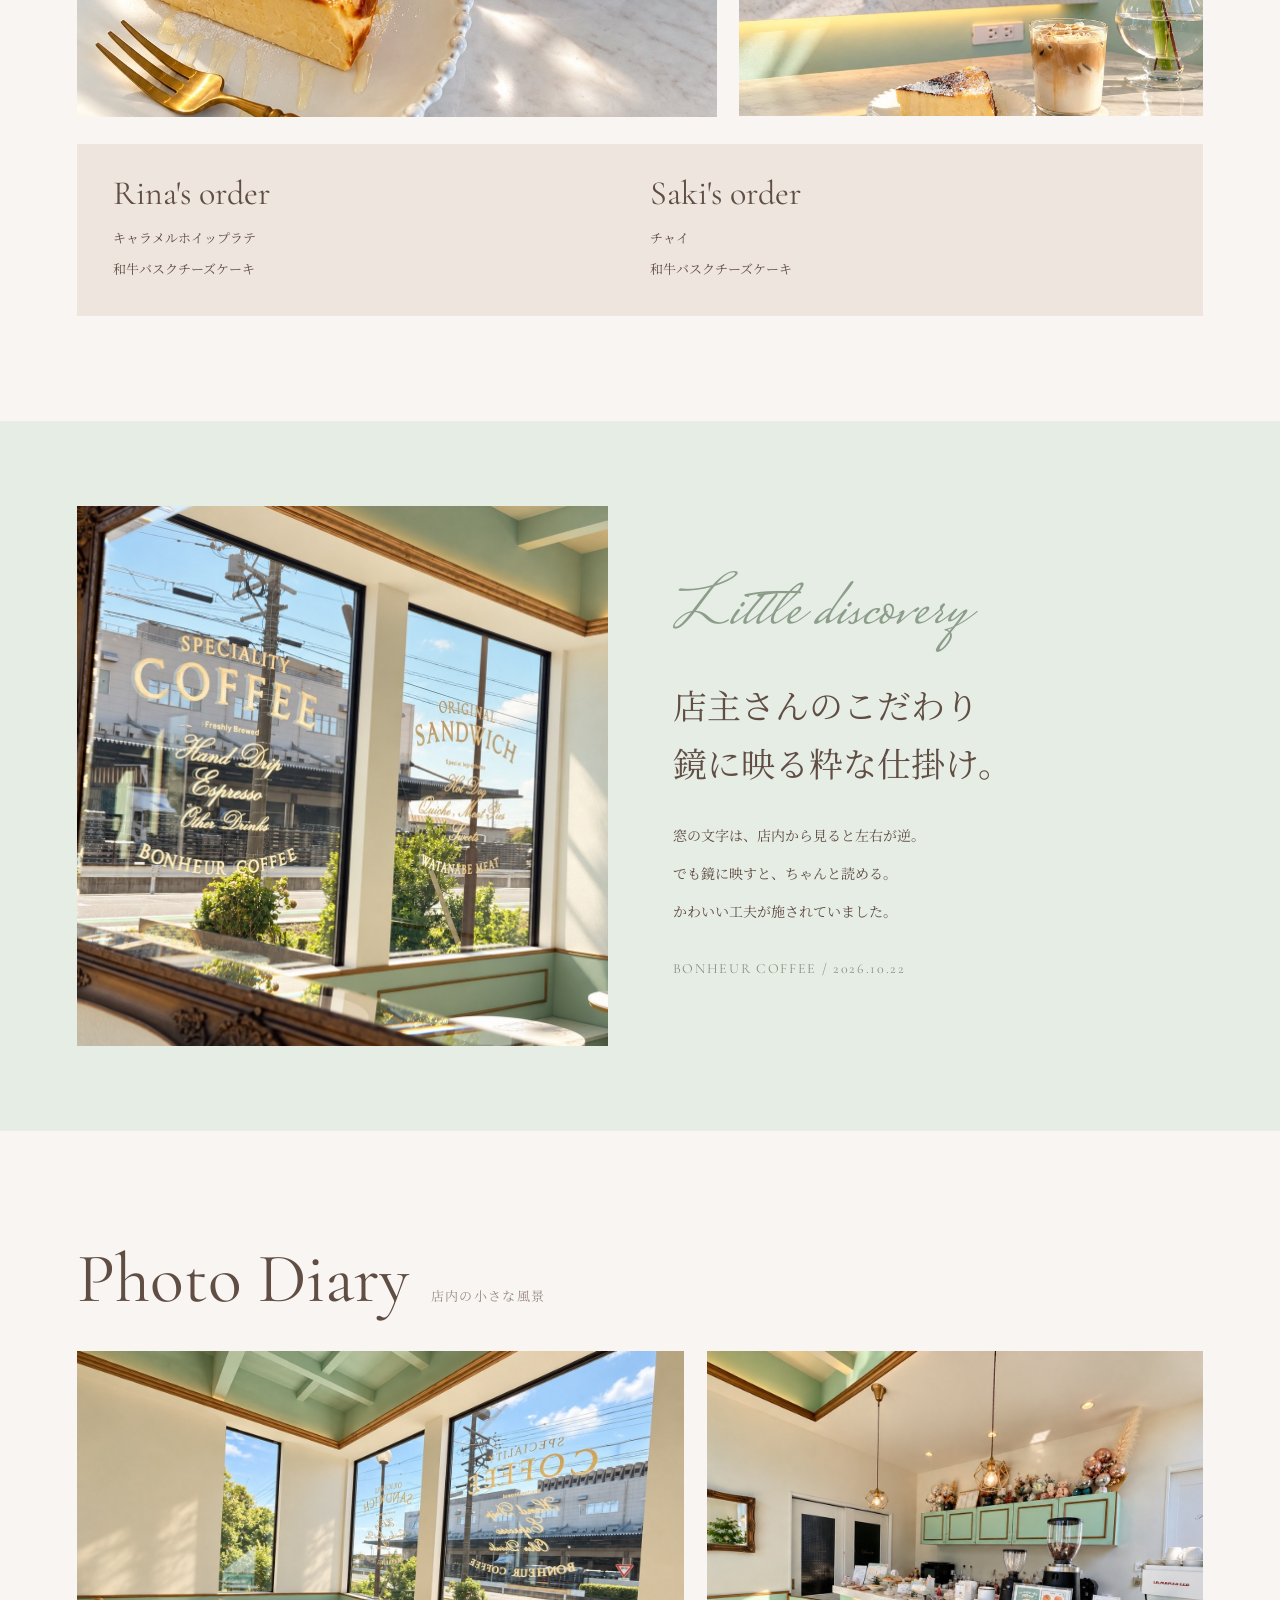
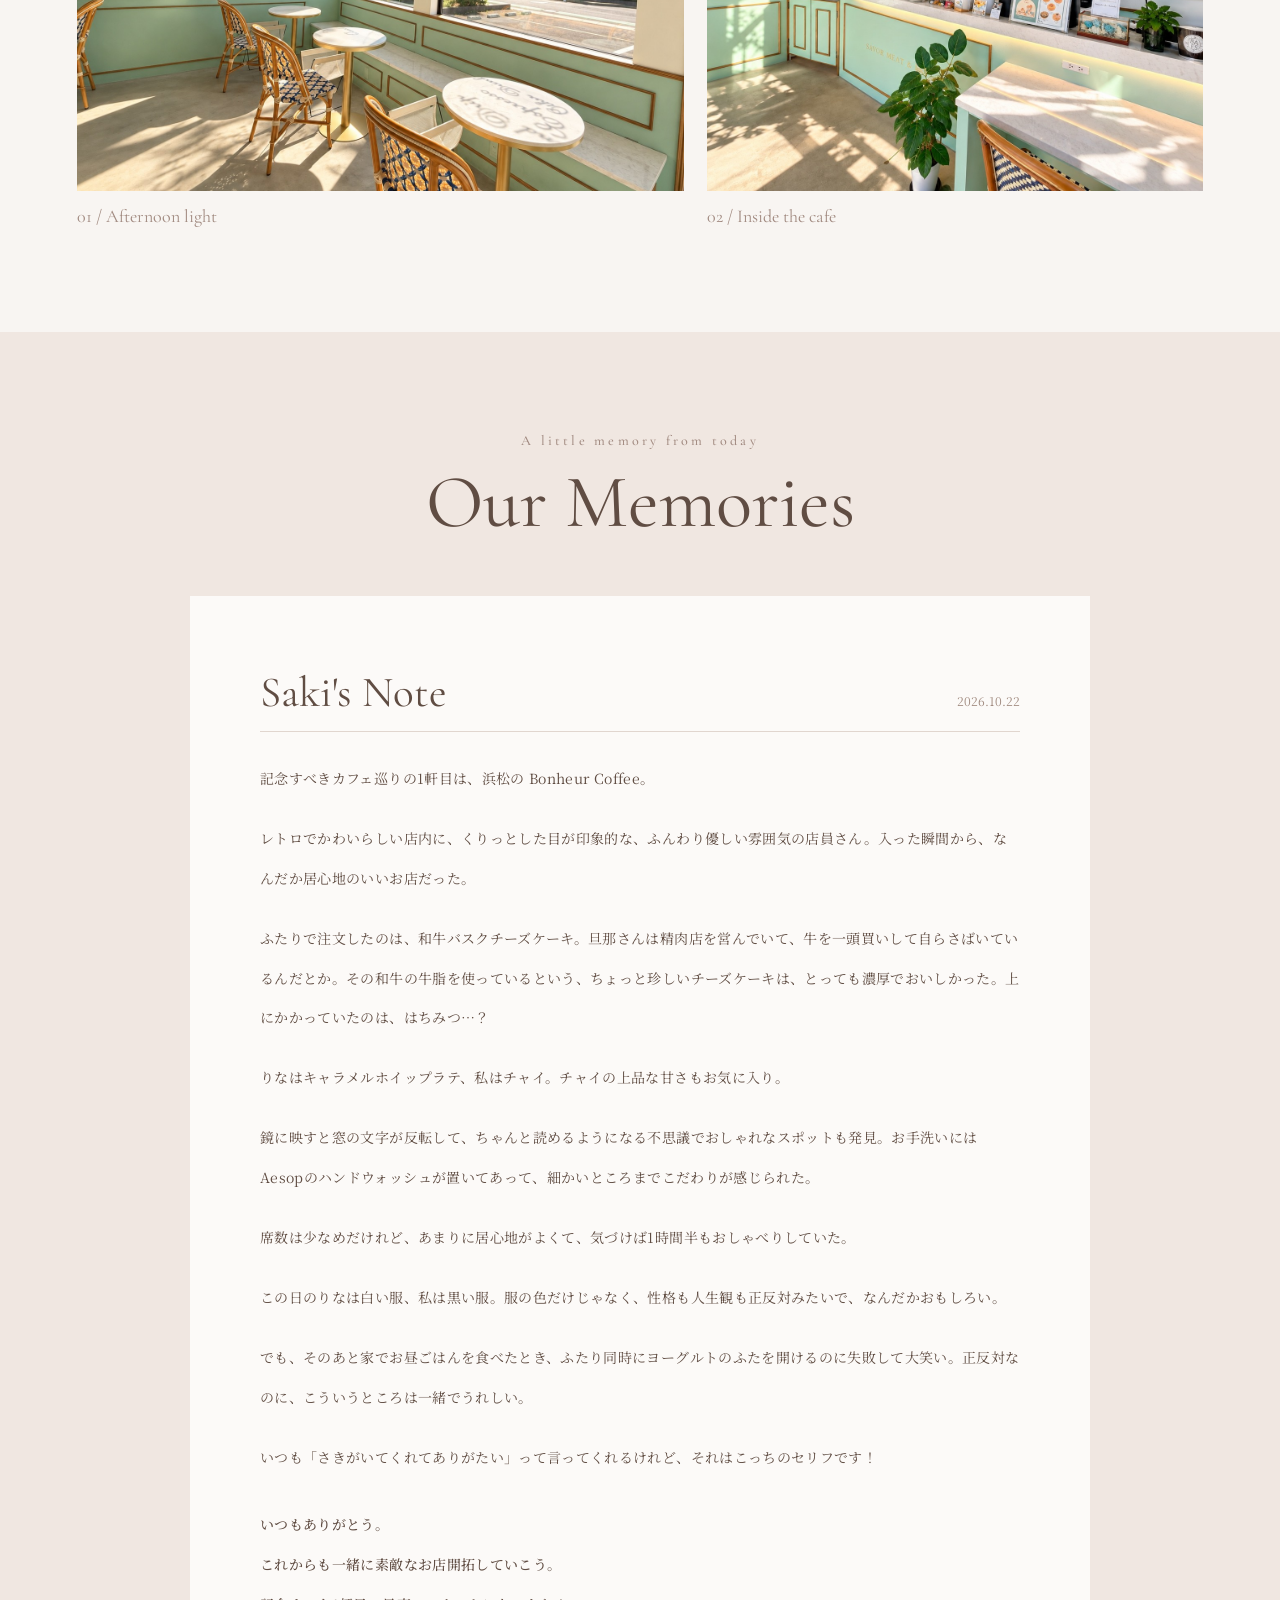
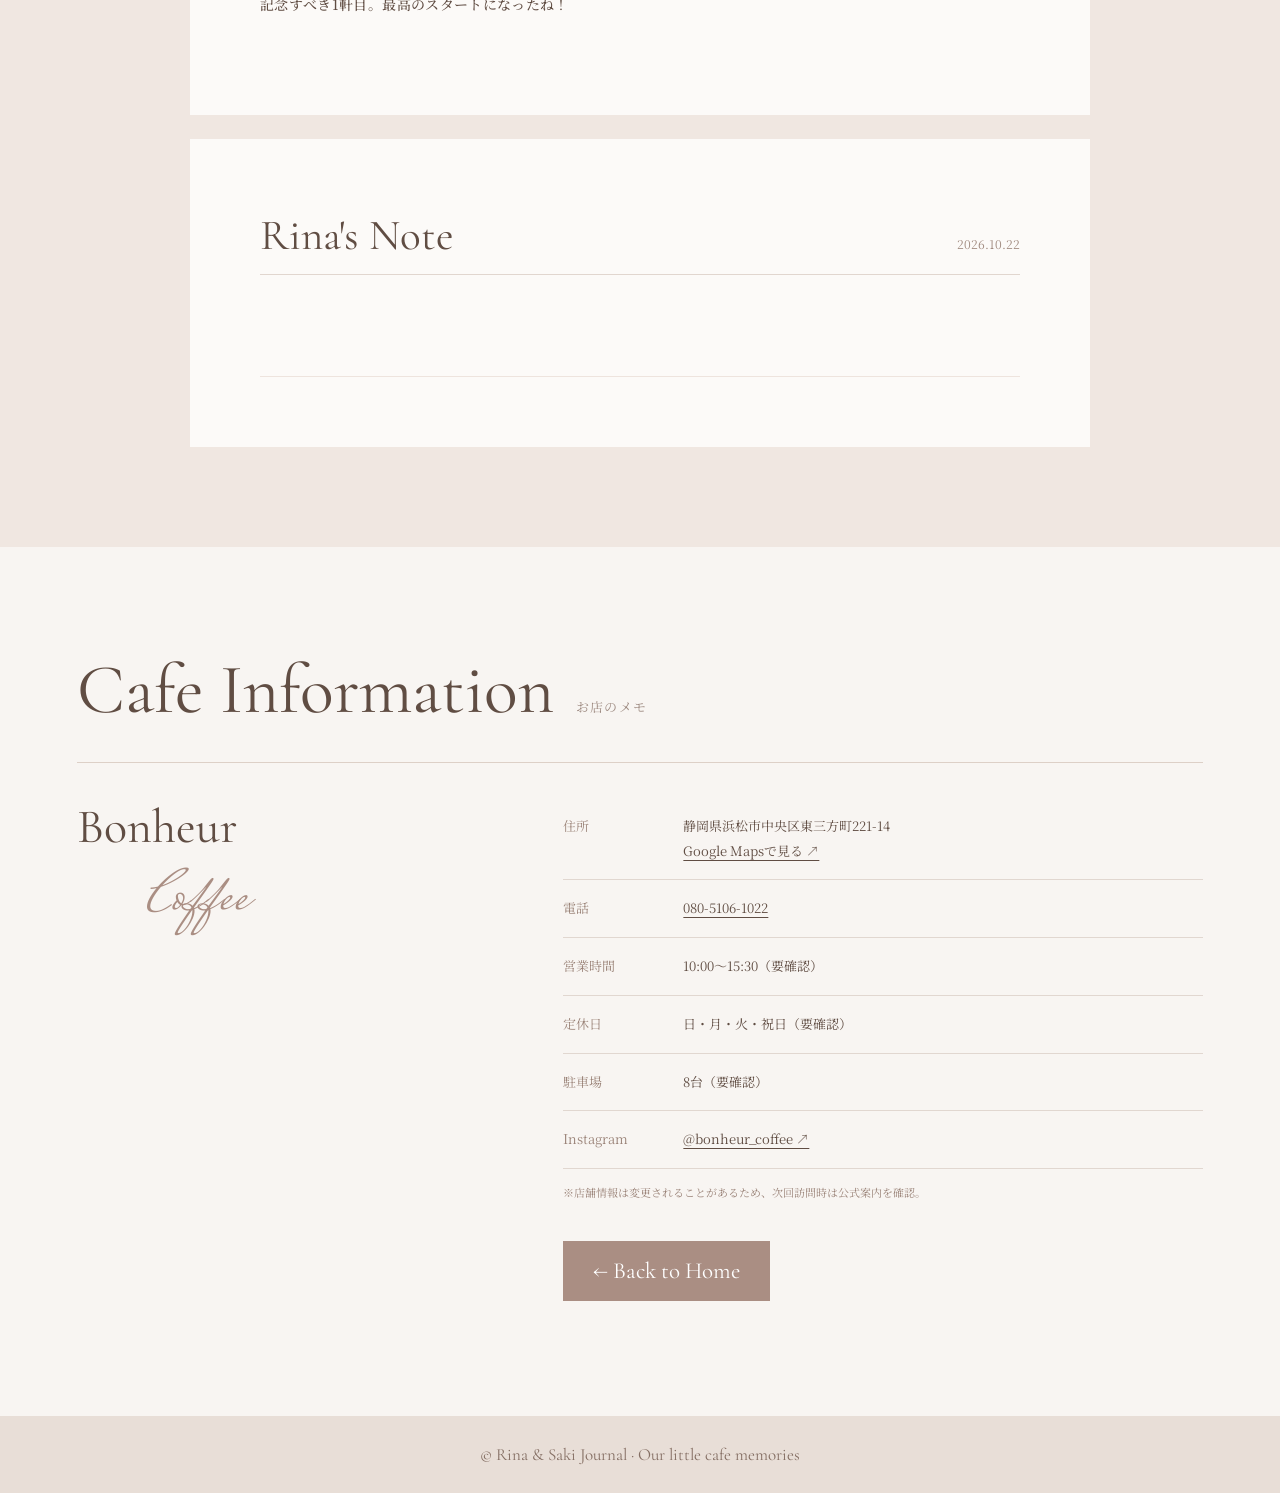
==== commit 353e0d41: "Update bonheur.html" ====
--- a/bonheur.html
+++ b/bonheur.html
@@ -1,34 +1,367 @@
-<!DOCTYPE html><html lang="ja"><head><meta charset="UTF-8"><meta name="viewport" content="width=device-width, initial-scale=1"><title>Bonheur Coffee | Rina &amp; Saki Journal</title><meta name="theme-color" content="#f8f5f2"><style>
+
+<!DOCTYPE html>
+<html lang="ja">
+<head>
+<meta charset="UTF-8">
+<meta name="viewport" content="width=device-width, initial-scale=1">
+<title>Bonheur Coffee | Rina &amp; Saki Journal</title>
+<meta name="theme-color" content="#f8f5f2">
+<style>
 @import url('https://fonts.googleapis.com/css2?family=Cormorant+Garamond:wght@400;500&family=Mrs+Saint+Delafield&family=Noto+Serif+JP:wght@400;500&display=swap');
-:root{--paper:#f8f5f2;--brown:#604d43;--rose:#aa8e83;--serif:'Cormorant Garamond',Georgia,serif;--script:'Mrs Saint Delafield',cursive;--jp:'Noto Serif JP','Yu Mincho',serif}*{box-sizing:border-box}html{scroll-behavior:smooth}body{margin:0;background:var(--paper);color:var(--brown);font-family:var(--jp);-webkit-font-smoothing:antialiased}a{color:inherit;text-decoration:none}img{display:block;width:100%;height:100%;object-fit:cover}figure{margin:0}.header{height:76px;background:#fcf9f7}.header-in{width:90%;max-width:1400px;margin:auto;height:100%;display:flex;justify-content:space-between;align-items:center}.logo{display:flex;align-items:baseline;white-space:nowrap}.logo .roman{font:400 clamp(26px,3vw,38px) var(--serif)}.logo .script{font:400 clamp(33px,3.8vw,49px) var(--script);margin-left:8px;transform:translateY(7px) rotate(-4deg)}nav{display:flex;gap:clamp(24px,5vw,65px)}nav a{font:400 clamp(19px,2vw,25px) var(--serif)}nav a:hover{text-decoration:underline;text-underline-offset:7px}
-.hero{height:clamp(490px,49vw,680px);position:relative;overflow:hidden;background:#a3a59a}.hero img{position:absolute;inset:0;object-position:center 57%}.hero:after{content:'';position:absolute;inset:0;background:linear-gradient(90deg,rgba(23,25,21,.51),rgba(23,25,21,.13) 58%,transparent)}.hero-text{position:absolute;z-index:1;top:28%;left:7.4%;color:#fff;text-shadow:0 2px 12px #302a2550}.smallcaps{font:500 15px var(--serif);letter-spacing:.22em}.hero h1{margin:20px 0 0;font:400 clamp(74px,9.5vw,140px)/.83 var(--serif)}.hero h1 span{display:block}.hero h1 .hand{margin-left:1.1em;font:400 clamp(78px,10vw,145px)/.9 var(--script)}.hero-date{font-size:14px;letter-spacing:.15em;margin-top:40px}.hero-count{position:absolute;right:5%;bottom:22px;z-index:1;color:white;font:18px var(--serif)}
-.intro{text-align:center;padding:90px 20px 85px}.eyebrow{font:500 14px var(--serif);letter-spacing:.23em;color:#a18a80}.intro h2{font-size:clamp(25px,3vw,37px);font-weight:400;letter-spacing:.1em;margin:16px 0 25px}.intro p{font-size:14px;line-height:2.6;letter-spacing:.05em}.section{width:min(1160px,88%);margin:auto}.heading{display:flex;align-items:baseline;gap:22px;margin-bottom:30px}.heading .en{font:400 clamp(48px,5.5vw,70px) var(--serif)}.heading .ja{font-size:13px;color:#9e8b82;letter-spacing:.1em}.orders{padding-bottom:105px}.order-grid{display:grid;grid-template-columns:1.16fr .84fr;gap:22px}.order-grid .large{height:525px}.order-grid .small-grid{display:grid;grid-template-rows:1fr 1fr;gap:22px}.order-grid .small-grid figure{height:251px}.order-names{display:grid;grid-template-columns:1fr 1fr;gap:20px;background:#eee5df;padding:29px 36px;margin-top:27px}.order-names h3{font:400 34px var(--serif);margin:0 0 11px}.order-names p{font-size:13px;line-height:2;margin:5px 0}
-.mirror{background:#e6ede5;padding:85px max(6%,calc((100vw - 1240px)/2))}.mirror-in{display:grid;grid-template-columns:1fr 1fr;align-items:center;gap:65px}.mirror-photo{height:540px}.mirror-photo img{object-position:center}.mirror .hand{font:400 70px var(--script);color:#8c9d8a}.mirror h2{font-size:clamp(23px,3vw,34px);font-weight:400;line-height:1.7;margin:10px 0 25px}.mirror p{font-size:14px;line-height:2.7}.mirror .tiny{font:14px var(--serif);letter-spacing:.12em;color:#849480;margin-top:30px}.gallery{padding:105px 0}.gallery-grid{display:grid;grid-template-columns:1.1fr .9fr;gap:23px}.gallery figure img{height:440px}.gallery figcaption{font:18px var(--serif);color:#a18a80;padding-top:14px}
-.notes{background:#f0e7e1;padding:100px 20px}.notes-in{max-width:900px;margin:auto}.notes-title{text-align:center;margin-bottom:48px}.notes-title h2{font:400 clamp(52px,6vw,75px) var(--serif);margin:8px 0}.note{background:#fcfaf8;padding:clamp(30px,6vw,70px)}.note+.note{margin-top:24px}.note-head{display:flex;justify-content:space-between;align-items:baseline;border-bottom:1px solid #e1d6cf;margin-bottom:27px;padding-bottom:13px}.note-head h3{font:400 43px var(--serif);margin:0}.note-head span{font-size:12px;color:#a08a7f}.note p{font-size:14px;line-height:2.85;letter-spacing:.025em;margin:0 0 20px}.note .last{margin-top:28px;font-weight:500}.blank{height:75px;border-bottom:1px solid #eee4de}
-.info{padding:100px 0 115px}.info-grid{display:grid;grid-template-columns:.8fr 1.2fr;gap:60px;border-top:1px solid #ddd0c7;padding-top:35px}.info-name{font:400 48px var(--serif)}.info-name .hand{display:block;font:400 59px var(--script);color:var(--rose);margin-left:70px}.info dl{margin:0}.info dl div{display:grid;grid-template-columns:100px 1fr;gap:20px;border-bottom:1px solid #e1d7d0;padding:16px 0;font-size:13px;line-height:1.9}.info dt{color:#9b8479}.info dd{margin:0}.info dd a{text-decoration:underline;text-underline-offset:4px}.info small{display:block;margin-top:14px;color:#9b8479;font-size:11px;line-height:1.8}.back{display:inline-block;margin-top:38px;padding:16px 30px;background:var(--rose);color:#fff;font:23px var(--serif)}footer{text-align:center;padding:28px;background:#e8ded7;color:#846e63;font:17px var(--serif)}
-@media(max-width:800px){.mirror-in{gap:25px}.mirror-photo{height:420px}.mirror{padding:60px 5%}.order-grid .large{height:420px}.order-grid .small-grid figure{height:199px}.info-grid{gap:25px}}
-@media(max-width:620px){.header{height:64px}.header-in{width:92%}.logo .roman{font-size:23px}.logo .script{font-size:31px;margin-left:4px}nav{gap:15px}nav a{font-size:17px}.hero{height:500px}.hero img{object-position:57% center}.hero:after{background:linear-gradient(180deg,rgba(25,25,22,.46),transparent 80%)}.hero-text{top:14%;left:7%}.smallcaps{font-size:12px}.hero h1{font-size:clamp(63px,15vw,88px)}.hero h1 .hand{font-size:clamp(75px,18vw,104px);margin-left:.7em}.hero-date{font-size:12px;margin-top:28px}.hero-count{font-size:15px}.intro{padding:66px 22px}.intro h2{font-size:24px}.intro p{font-size:12px}.section{width:90%}.heading{gap:12px;flex-wrap:wrap;margin-bottom:23px}.heading .en{font-size:48px}.heading .ja{font-size:11px}.orders{padding-bottom:65px}.order-grid{grid-template-columns:1fr;gap:12px}.order-grid .large{height:300px}.order-grid .small-grid{grid-template-columns:1fr 1fr;grid-template-rows:1fr;gap:12px}.order-grid .small-grid figure{height:190px}.order-names{padding:20px;gap:14px;margin-top:18px}.order-names h3{font-size:27px}.order-names p{font-size:11px}.mirror{padding:60px 5%}.mirror-in{grid-template-columns:1fr;gap:30px}.mirror-photo{height:360px}.mirror .hand{font-size:60px}.mirror h2{font-size:24px}.mirror p{font-size:12px}.gallery{padding:70px 0}.gallery-grid{grid-template-columns:1fr;gap:23px}.gallery figure img{height:285px}.notes{padding:70px 5%}.notes-title{margin-bottom:28px}.note p{font-size:12px;line-height:2.65}.note-head h3{font-size:36px}.note-head span{font-size:11px}.info{padding:75px 0}.info-grid{grid-template-columns:1fr;gap:28px}.info-name{font-size:42px}.info dl div{grid-template-columns:76px 1fr;gap:12px;font-size:11px}footer{font-size:14px}}
-@media(max-width:380px){.logo .roman{font-size:20px}.logo .script{font-size:27px}nav{gap:10px}nav a{font-size:15px}}
-</style></head><body>
-<header class="header"><div class="header-in"><a href="index.html" class="logo" aria-label="トップページへ"><span class="roman">Rina &amp; Saki</span><span class="script">Journal</span></a><nav aria-label="メインメニュー"><a href="index.html">Home</a><a href="list.html">Cafe List</a></nav></div></header>
+
+:root{
+--paper:#f8f5f2;
+--brown:#604d43;
+--rose:#aa8e83;
+--serif:'Cormorant Garamond',Georgia,serif;
+--script:'Mrs Saint Delafield',cursive;
+--jp:'Noto Serif JP','Yu Mincho',serif
+}
+*{box-sizing:border-box}
+html{scroll-behavior:smooth}
+body{margin:0;background:var(--paper);color:var(--brown);font-family:var(--jp);-webkit-font-smoothing:antialiased}
+a{color:inherit;text-decoration:none}
+img{display:block;width:100%;height:100%;object-fit:cover}
+figure{margin:0}
+.header{height:76px;background:#fcf9f7}
+.header-in{width:90%;max-width:1400px;margin:auto;height:100%;display:flex;justify-content:space-between;align-items:center}
+.logo{display:flex;align-items:baseline;white-space:nowrap}
+.logo .roman{font:400 clamp(26px,3vw,38px) var(--serif)}
+.logo .script{font:400 clamp(33px,3.8vw,49px) var(--script);margin-left:8px;transform:translateY(7px) rotate(-4deg)}
+nav{display:flex;gap:clamp(24px,5vw,65px)}
+nav a{font:400 clamp(19px,2vw,25px) var(--serif)}
+nav a:hover{text-decoration:underline;text-underline-offset:7px}
+
+.hero{height:clamp(490px,49vw,680px);position:relative;overflow:hidden;background:#a3a59a}
+.hero img{position:absolute;inset:0;object-position:center 57%}
+.hero:after{content:'';position:absolute;inset:0;background:linear-gradient(90deg,rgba(23,25,21,.51),rgba(23,25,21,.13) 58%,transparent)}
+.hero-text{position:absolute;z-index:1;top:28%;left:7.4%;color:#fff;text-shadow:0 2px 12px #302a2550}
+.smallcaps{font:500 15px var(--serif);letter-spacing:.22em}
+.hero h1{margin:20px 0 0;font:400 clamp(74px,9.5vw,140px)/.83 var(--serif)}
+.hero h1 span{display:block}
+.hero h1 .hand{margin-left:1.1em;font:400 clamp(78px,10vw,145px)/.9 var(--script)}
+.hero-date{font-size:14px;letter-spacing:.15em;margin-top:40px}
+.hero-count{position:absolute;right:5%;bottom:22px;z-index:1;color:white;font:18px var(--serif)}
+
+.intro{text-align:center;padding:90px 20px 85px}
+.eyebrow{font:500 14px var(--serif);letter-spacing:.23em;color:#a18a80}
+.intro h2{font-size:clamp(25px,3vw,37px);font-weight:400;letter-spacing:.1em;margin:16px 0 25px}
+.intro p{font-size:14px;line-height:2.6;letter-spacing:.05em}
+.section{width:min(1160px,88%);margin:auto}
+.heading{display:flex;align-items:baseline;gap:22px;margin-bottom:30px}
+.heading .en{font:400 clamp(48px,5.5vw,70px) var(--serif)}
+.heading .ja{font-size:13px;color:#9e8b82;letter-spacing:.1em}
+.orders{padding-bottom:105px}
+.order-grid{display:grid;grid-template-columns:1.16fr .84fr;gap:22px}
+.order-grid .large{height:525px}
+.order-grid .small-grid{display:grid;grid-template-rows:1fr 1fr;gap:22px}
+.order-grid .small-grid figure{height:251px}
+.order-names{display:grid;grid-template-columns:1fr 1fr;gap:20px;background:#eee5df;padding:29px 36px;margin-top:27px}
+.order-names h3{font:400 34px var(--serif);margin:0 0 11px}
+.order-names p{font-size:13px;line-height:2;margin:5px 0}
+
+.mirror{background:#e6ede5;padding:85px max(6%,calc((100vw - 1240px)/2))}
+.mirror-in{display:grid;grid-template-columns:1fr 1fr;align-items:center;gap:65px}
+.mirror-photo{height:540px}
+.mirror-photo img{object-position:center}
+.mirror .hand{font:400 70px var(--script);color:#8c9d8a}
+.mirror h2{font-size:clamp(23px,3vw,34px);font-weight:400;line-height:1.7;margin:10px 0 25px}
+.mirror p{font-size:14px;line-height:2.7}
+.mirror .tiny{font:14px var(--serif);letter-spacing:.12em;color:#849480;margin-top:30px}
+.gallery{padding:105px 0}
+.gallery-grid{display:grid;grid-template-columns:1.1fr .9fr;gap:23px}
+.gallery figure img{height:440px}
+.gallery figcaption{font:18px var(--serif);color:#a18a80;padding-top:14px}
+
+.notes{background:#f0e7e1;padding:100px 20px}
+.notes-in{max-width:900px;margin:auto}
+.notes-title{text-align:center;margin-bottom:48px}
+.notes-title h2{font:400 clamp(52px,6vw,75px) var(--serif);margin:8px 0}
+.note{background:#fcfaf8;padding:clamp(30px,6vw,70px)}
+.note+.note{margin-top:24px}
+.note-head{display:flex;justify-content:space-between;align-items:baseline;border-bottom:1px solid #e1d6cf;margin-bottom:27px;padding-bottom:13px}
+.note-head h3{font:400 43px var(--serif);margin:0}
+.note-head span{font-size:12px;color:#a08a7f}
+.note p{font-size:14px;line-height:2.85;letter-spacing:.025em;margin:0 0 20px}
+.note .last{margin-top:28px;font-weight:500}
+.blank{height:75px;border-bottom:1px solid #eee4de}
+
+.info{padding:100px 0 115px}
+.info-grid{display:grid;grid-template-columns:.8fr 1.2fr;gap:60px;border-top:1px solid #ddd0c7;padding-top:35px}
+.info-name{font:400 48px var(--serif)}
+.info-name .hand{display:block;font:400 59px var(--script);color:var(--rose);margin-left:70px}
+.info dl{margin:0}
+.info dl div{display:grid;grid-template-columns:100px 1fr;gap:20px;border-bottom:1px solid #e1d7d0;padding:16px 0;font-size:13px;line-height:1.9}
+.info dt{color:#9b8479}
+.info dd{margin:0}
+.info dd a{text-decoration:underline;text-underline-offset:4px}
+.info small{display:block;margin-top:14px;color:#9b8479;font-size:11px;line-height:1.8}
+.back{display:inline-block;margin-top:38px;padding:16px 30px;background:var(--rose);color:#fff;font:23px var(--serif)}
+footer{text-align:center;padding:28px;background:#e8ded7;color:#846e63;font:17px var(--serif)}
+
+@media(max-width:800px){
+.mirror-in{gap:25px}
+.mirror-photo{height:420px}
+.mirror{padding:60px 5%}
+.order-grid .large{height:420px}
+.order-grid .small-grid figure{height:199px}
+.info-grid{gap:25px}
+}
+
+@media(max-width:620px){
+.header{height:64px}
+.header-in{width:92%}
+.logo .roman{font-size:23px}
+.logo .script{font-size:31px;margin-left:4px}
+nav{gap:15px}
+nav a{font-size:17px}
+.hero{height:500px}
+.hero img{object-position:57% center}
+.hero:after{background:linear-gradient(180deg,rgba(25,25,22,.46),transparent 80%)}
+.hero-text{top:14%;left:7%}
+.smallcaps{font-size:12px}
+.hero h1{font-size:clamp(63px,15vw,88px)}
+.hero h1 .hand{font-size:clamp(75px,18vw,104px);margin-left:.7em}
+.hero-date{font-size:12px;margin-top:28px}
+.hero-count{font-size:15px}
+.intro{padding:66px 22px}
+.intro h2{font-size:24px}
+.intro p{font-size:12px}
+.section{width:90%}
+.heading{gap:12px;flex-wrap:wrap;margin-bottom:23px}
+.heading .en{font-size:48px}
+.heading .ja{font-size:11px}
+.orders{padding-bottom:65px}
+.order-grid{grid-template-columns:1fr;gap:12px}
+.order-grid .large{height:300px}
+.order-grid .small-grid{grid-template-columns:1fr 1fr;grid-template-rows:1fr;gap:12px}
+.order-grid .small-grid figure{height:190px}
+.order-names{padding:20px;gap:14px;margin-top:18px}
+.order-names h3{font-size:27px}
+.order-names p{font-size:11px}
+.mirror{padding:60px 5%}
+.mirror-in{grid-template-columns:1fr;gap:30px}
+.mirror-photo{height:360px}
+.mirror .hand{font-size:60px}
+.mirror h2{font-size:24px}
+.mirror p{font-size:12px}
+.gallery{padding:70px 0}
+.gallery-grid{grid-template-columns:1fr;gap:23px}
+.gallery figure img{height:285px}
+.notes{padding:70px 5%}
+.notes-title{margin-bottom:28px}
+.note p{font-size:12px;line-height:2.65}
+.note-head h3{font-size:36px}
+.note-head span{font-size:11px}
+.info{padding:75px 0}
+.info-grid{grid-template-columns:1fr;gap:28px}
+.info-name{font-size:42px}
+.info dl div{grid-template-columns:76px 1fr;gap:12px;font-size:11px}
+footer{font-size:14px}
+}
+
+@media(max-width:380px){
+.logo .roman{font-size:20px}
+.logo .script{font-size:27px}
+nav{gap:10px}
+nav a{font-size:15px}
+}
+</style>
+</head>
+
+<body>
+
+<header class="header">
+  <div class="header-in">
+    <a href="index.html" class="logo" aria-label="トップページへ">
+      <span class="roman">Rina &amp; Saki</span>
+      <span class="script">Journal</span>
+    </a>
+    <nav aria-label="メインメニュー">
+      <a href="index.html">Home</a>
+      <a href="list.html">List</a>
+    </nav>
+  </div>
+</header>
+
 <main>
-<section class="hero" aria-labelledby="title"><img src="pict/bonheur/bonheur05.jpg" alt="バスクチーズケーキとラテが並ぶ、陽射しのきれいなテーブル"><div class="hero-text"><div class="smallcaps">Our cafe journal · No. 01</div><h1 id="title"><span>Bonheur</span><span class="hand">Coffee</span></h1><div class="hero-date">2026.10.22 THU　｜　浜松</div></div><div class="hero-count">Rina &amp; Saki / First cafe</div></section>
-<section class="intro"><div class="eyebrow">The first page of our story</div><h2>カフェ巡り、スタート。</h2><p>レトロな店内、やさしい陽射し、おいしいケーキ。<br>気づけば1時間半も話していた、記念すべき1軒目。</p></section>
-<section class="section orders" aria-labelledby="order-title"><div class="heading"><span class="en" id="order-title">Our Order</span><span class="ja">この日のおいしい記録</span></div><div class="order-grid"><figure class="large"><img src="pict/bonheur/bonheur07.jpg" alt="ケーキとキャラメルホイップラテを上から撮った写真" loading="lazy"></figure><div class="small-grid"><figure><img src="pict/bonheur/bonheur02.jpg" alt="キャラメルホイップラテ" loading="lazy"></figure><figure><img src="pict/bonheur/bonheur03.jpg" alt="カウンターの花とケーキとラテ" loading="lazy"></figure></div></div><div class="order-names"><div><h3>Rina's order</h3><p>キャラメルホイップラテ</p><p>和牛バスクチーズケーキ</p></div><div><h3>Saki's order</h3><p>チャイ</p><p>和牛バスクチーズケーキ</p></div></div></section>
-<section class="mirror" aria-labelledby="mirror-title"><div class="mirror-in"><figure class="mirror-photo"><img src="pict/bonheur/bonheur01.jpg" alt="アンティークな鏡に映った窓の文字" loading="lazy"></figure><div><div class="hand">Little discovery</div><h2 id="mirror-title">店主さんのこだわり<br>鏡に映る粋な仕掛け。</h2><p>窓の文字は、店内から見ると左右が逆。<br>でも鏡に映すと、ちゃんと読める。<br>かわいい工夫が施されていました。</p><p class="tiny">BONHEUR COFFEE / 2026.10.22</p></div></div></section>
-<section class="section gallery" aria-labelledby="gallery-title"><div class="heading"><span class="en" id="gallery-title">Photo Diary</span><span class="ja">店内の小さな風景</span></div><div class="gallery-grid"><figure><img src="pict/bonheur/bonheur04.jpg" alt="窓際の席と差し込む陽射し" loading="lazy"><figcaption>01 / Afternoon light</figcaption></figure><figure><img src="pict/bonheur/bonheur06.jpg" alt="ミントグリーンとゴールドが印象的な店内" loading="lazy"><figcaption>02 / Inside the cafe</figcaption></figure></div></section>
-<section class="notes" aria-labelledby="notes-title"><div class="notes-in"><div class="notes-title"><div class="eyebrow">A little memory from today</div><h2 id="notes-title">Our Memories</h2></div><article class="note"><div class="note-head"><h3>Saki's Note</h3><span>2026.10.22</span></div>
-<p>記念すべきカフェ巡りの1軒目は、浜松の Bonheur Coffee。</p>
-<p>レトロでかわいらしい店内に、くりっとした目が印象的な、ふんわり優しい雰囲気の店員さん。入った瞬間から、なんだか居心地のいいお店だった。</p>
-<p>ふたりで注文したのは、和牛バスクチーズケーキ。旦那さんは精肉店を営んでいて、牛を一頭買いして自らさばいているんだとか。その和牛の牛脂を使っているという、ちょっと珍しいチーズケーキは、とっても濃厚でおいしかった。上にかかっていたのは、はちみつ…？</p>
-<p>りなはキャラメルホイップラテ、私はチャイ。チャイの上品な甘さもお気に入り。</p>
-<p>鏡に映すと窓の文字が反転して、ちゃんと読めるようになる不思議でおしゃれなスポットも発見。お手洗いにはAesopのハンドウォッシュが置いてあって、細かいところまでこだわりが感じられた。</p>
-<p>席数は少なめだけれど、あまりに居心地がよくて、気づけば1時間半もおしゃべりしていた。</p>
-<p>この日のりなは白い服、私は黒い服。服の色だけじゃなく、性格も人生観も正反対みたいで、なんだかおもしろい。</p>
-<p>でも、そのあと家でお昼ごはんを食べたとき、ふたり同時にヨーグルトのふたを開けるのに失敗して大笑い。正反対なのに、こういうところは一緒でうれしい。</p>
-<p>いつも「さきがいてくれてありがたい」って言ってくれるけれど、それはこっちのセリフです！</p>
-<p class="last">いつもありがとう。<br>これからも一緒に素敵なお店開拓していこう。<br>記念すべき1軒目。最高のスタートになったね！</p>
-</article><article class="note"><div class="note-head"><h3>Rina's Note</h3><span>2026.10.22</span></div><div class="blank" aria-label="記入欄"></div></article></div></section>
-<section class="section info" aria-labelledby="info-title"><div class="heading"><span class="en" id="info-title">Cafe Information</span><span class="ja">お店のメモ</span></div><div class="info-grid"><div class="info-name">Bonheur<span class="hand">Coffee</span></div><div><dl><div><dt>住所</dt><dd>静岡県浜松市中央区東三方町221-14<br><a href="https://www.google.com/maps/search/?api=1&amp;query=%E6%B5%9C%E6%9D%BE%E5%B8%82%E4%B8%AD%E5%A4%AE%E5%8C%BA%E6%9D%B1%E4%B8%89%E6%96%B9%E7%94%BA221-14" target="_blank" rel="noopener noreferrer">Google Mapsで見る ↗</a></dd></div><div><dt>電話</dt><dd><a href="tel:08051061022">080-5106-1022</a></dd></div><div><dt>営業時間</dt><dd>10:00〜15:30（要確認）</dd></div><div><dt>定休日</dt><dd>日・月・火・祝日（要確認）</dd></div><div><dt>駐車場</dt><dd>8台（要確認）</dd></div><div><dt>Instagram</dt><dd><a href="https://www.instagram.com/bonheur_coffee/" target="_blank" rel="noopener noreferrer">@bonheur_coffee ↗</a></dd></div></dl><small>※店舗情報は変更されることがあるため、次回訪問時は公式案内を確認。</small><a class="back" href="index.html">← Back to Home</a></div></div></section>
-</main><footer>© Rina &amp; Saki Journal · Our little cafe memories</footer>
-</body></html>
+
+<section class="hero" aria-labelledby="title">
+  <img src="pict/bonheur/bonheur05.jpg" alt="バスクチーズケーキとラテが並ぶ、陽射しのきれいなテーブル">
+  <div class="hero-text">
+    <div class="smallcaps">Our cafe journal · No. 01</div>
+    <h1 id="title">
+      <span>Bonheur</span>
+      <span class="hand">Coffee</span>
+    </h1>
+    <div class="hero-date">2026.10.22 THU　｜　浜松</div>
+  </div>
+  <div class="hero-count">Rina &amp; Saki / First cafe</div>
+</section>
+
+<section class="intro">
+  <div class="eyebrow">The first page of our story</div>
+  <h2>カフェ巡り、スタート。</h2>
+  <p>レトロな店内、やさしい陽射し、おいしいケーキ。<br>気づけば1時間半も話していた、記念すべき1軒目。</p>
+</section>
+
+<section class="section orders" aria-labelledby="order-title">
+  <div class="heading">
+    <span class="en" id="order-title">Our Order</span>
+    <span class="ja">この日のおいしい記録</span>
+  </div>
+  <div class="order-grid">
+    <figure class="large">
+      <img src="pict/bonheur/bonheur07.jpg" alt="ケーキとキャラメルホイップラテを上から撮った写真" loading="lazy">
+    </figure>
+    <div class="small-grid">
+      <figure>
+        <img src="pict/bonheur/bonheur02.jpg" alt="キャラメルホイップラテ" loading="lazy">
+      </figure>
+      <figure>
+        <img src="pict/bonheur/bonheur03.jpg" alt="カウンターの花とケーキとラテ" loading="lazy">
+      </figure>
+    </div>
+  </div>
+  <div class="order-names">
+    <div>
+      <h3>Rina's order</h3>
+      <p>キャラメルホイップラテ</p>
+      <p>和牛バスクチーズケーキ</p>
+    </div>
+    <div>
+      <h3>Saki's order</h3>
+      <p>チャイ</p>
+      <p>和牛バスクチーズケーキ</p>
+    </div>
+  </div>
+</section>
+
+<section class="mirror" aria-labelledby="mirror-title">
+  <div class="mirror-in">
+    <figure class="mirror-photo">
+      <img src="pict/bonheur/bonheur01.jpg" alt="アンティークな鏡に映った窓の文字" loading="lazy">
+    </figure>
+    <div>
+      <div class="hand">Little discovery</div>
+      <h2 id="mirror-title">店主さんのこだわり<br>鏡に映る粋な仕掛け。</h2>
+      <p>窓の文字は、店内から見ると左右が逆。<br>でも鏡に映すと、ちゃんと読める。<br>かわいい工夫が施されていました。</p>
+      <p class="tiny">BONHEUR COFFEE / 2026.10.22</p>
+    </div>
+  </div>
+</section>
+
+<section class="section gallery" aria-labelledby="gallery-title">
+  <div class="heading">
+    <span class="en" id="gallery-title">Photo Diary</span>
+    <span class="ja">店内の小さな風景</span>
+  </div>
+  <div class="gallery-grid">
+    <figure>
+      <img src="pict/bonheur/bonheur04.jpg" alt="窓際の席と差し込む陽射し" loading="lazy">
+      <figcaption>01 / Afternoon light</figcaption>
+    </figure>
+    <figure>
+      <img src="pict/bonheur/bonheur06.jpg" alt="ミントグリーンとゴールドが印象的な店内" loading="lazy">
+      <figcaption>02 / Inside the cafe</figcaption>
+    </figure>
+  </div>
+</section>
+
+<section class="notes" aria-labelledby="notes-title">
+  <div class="notes-in">
+    <div class="notes-title">
+      <div class="eyebrow">A little memory from today</div>
+      <h2 id="notes-title">Our Memories</h2>
+    </div>
+
+    <article class="note">
+      <div class="note-head">
+        <h3>Saki's Note</h3>
+        <span>2026.10.22</span>
+      </div>
+
+      <p>記念すべきカフェ巡りの1軒目は、浜松の Bonheur Coffee。</p>
+
+      <p>レトロでかわいらしい店内に、くりっとした目が印象的な、ふんわり優しい雰囲気の店員さん。入った瞬間から、なんだか居心地のいいお店だった。</p>
+
+      <p>ふたりで注文したのは、和牛バスクチーズケーキ。旦那さんは精肉店を営んでいて、牛を一頭買いして自らさばいているんだとか。その和牛の牛脂を使っているという、ちょっと珍しいチーズケーキは、とっても濃厚でおいしかった。上にかかっていたのは、はちみつ…？</p>
+
+      <p>りなはキャラメルホイップラテ、私はチャイ。チャイの上品な甘さもお気に入り。</p>
+
+      <p>鏡に映すと窓の文字が反転して、ちゃんと読めるようになる不思議でおしゃれなスポットも発見。お手洗いにはAesopのハンドウォッシュが置いてあって、細かいところまでこだわりが感じられた。</p>
+
+      <p>席数は少なめだけれど、あまりに居心地がよくて、気づけば1時間半もおしゃべりしていた。</p>
+
+      <p>この日のりなは白い服、私は黒い服。服の色だけじゃなく、性格も人生観も正反対みたいで、なんだかおもしろい。</p>
+
+      <p>でも、そのあと家でお昼ごはんを食べたとき、ふたり同時にヨーグルトのふたを開けるのに失敗して大笑い。正反対なのに、こういうところは一緒でうれしい。</p>
+
+      <p>いつも「さきがいてくれてありがたい」って言ってくれるけれど、それはこっちのセリフです！</p>
+
+      <p class="last">いつもありがとう。<br>これからも一緒に素敵なお店開拓していこう。<br>記念すべき1軒目。最高のスタートになったね！</p>
+    </article>
+
+    <article class="note">
+      <div class="note-head">
+        <h3>Rina's Note</h3>
+        <span>2026.10.22</span>
+      </div>
+      <div class="blank" aria-label="記入欄"></div>
+    </article>
+  </div>
+</section>
+
+<section class="section info" aria-labelledby="info-title">
+  <div class="heading">
+    <span class="en" id="info-title">Cafe Information</span>
+    <span class="ja">お店のメモ</span>
+  </div>
+
+  <div class="info-grid">
+    <div class="info-name">Bonheur<span class="hand">Coffee</span></div>
+
+    <div>
+      <dl>
+        <div>
+          <dt>住所</dt>
+          <dd>
+            静岡県浜松市中央区東三方町221-14<br>
+            <a href="https://www.google.com/maps/search/?api=1&amp;query=%E6%B5%9C%E6%9D%BE%E5%B8%82%E4%B8%AD%E5%A4%AE%E5%8C%BA%E6%9D%B1%E4%B8%89%E6%96%B9%E7%94%BA221-14" target="_blank" rel="noopener noreferrer">Google Mapsで見る ↗</a>
+          </dd>
+        </div>
+        <div>
+          <dt>電話</dt>
+          <dd><a href="tel:08051061022">080-5106-1022</a></dd>
+        </div>
+        <div>
+          <dt>営業時間</dt>
+          <dd>10:00〜15:30（要確認）</dd>
+        </div>
+        <div>
+          <dt>定休日</dt>
+          <dd>日・月・火・祝日（要確認）</dd>
+        </div>
+        <div>
+          <dt>駐車場</dt>
+          <dd>8台（要確認）</dd>
+        </div>
+        <div>
+          <dt>Instagram</dt>
+          <dd>
+            <a href="https://www.instagram.com/bonheur_coffee/" target="_blank" rel="noopener noreferrer">@bonheur_coffee ↗</a>
+          </dd>
+        </div>
+      </dl>
+      <small>※店舗情報は変更されることがあるため、次回訪問時は公式案内を確認。</small>
+      <a class="back" href="index.html">← Back to Home</a>
+    </div>
+  </div>
+</section>
+
+</main>
+
+<footer>© Rina &amp; Saki Journal · Our little cafe memories</footer>
+
+</body>
+</html>
